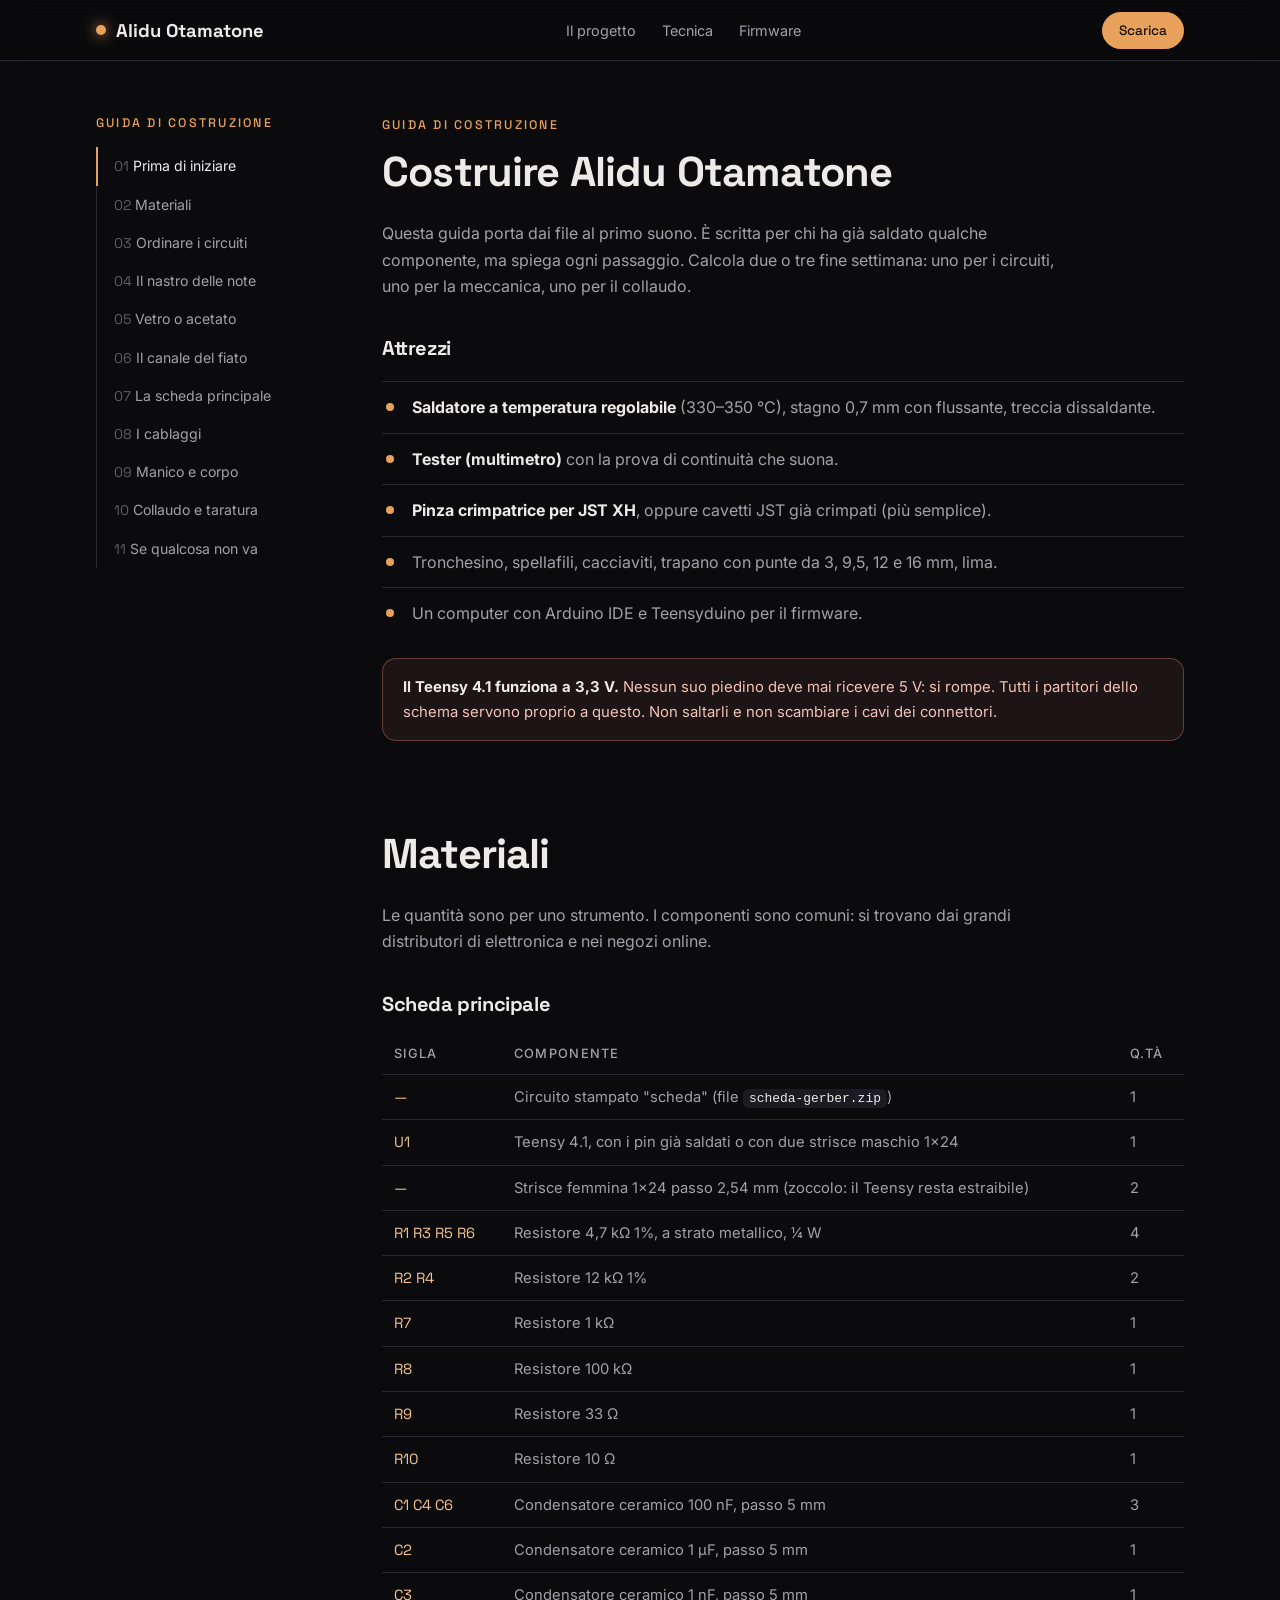
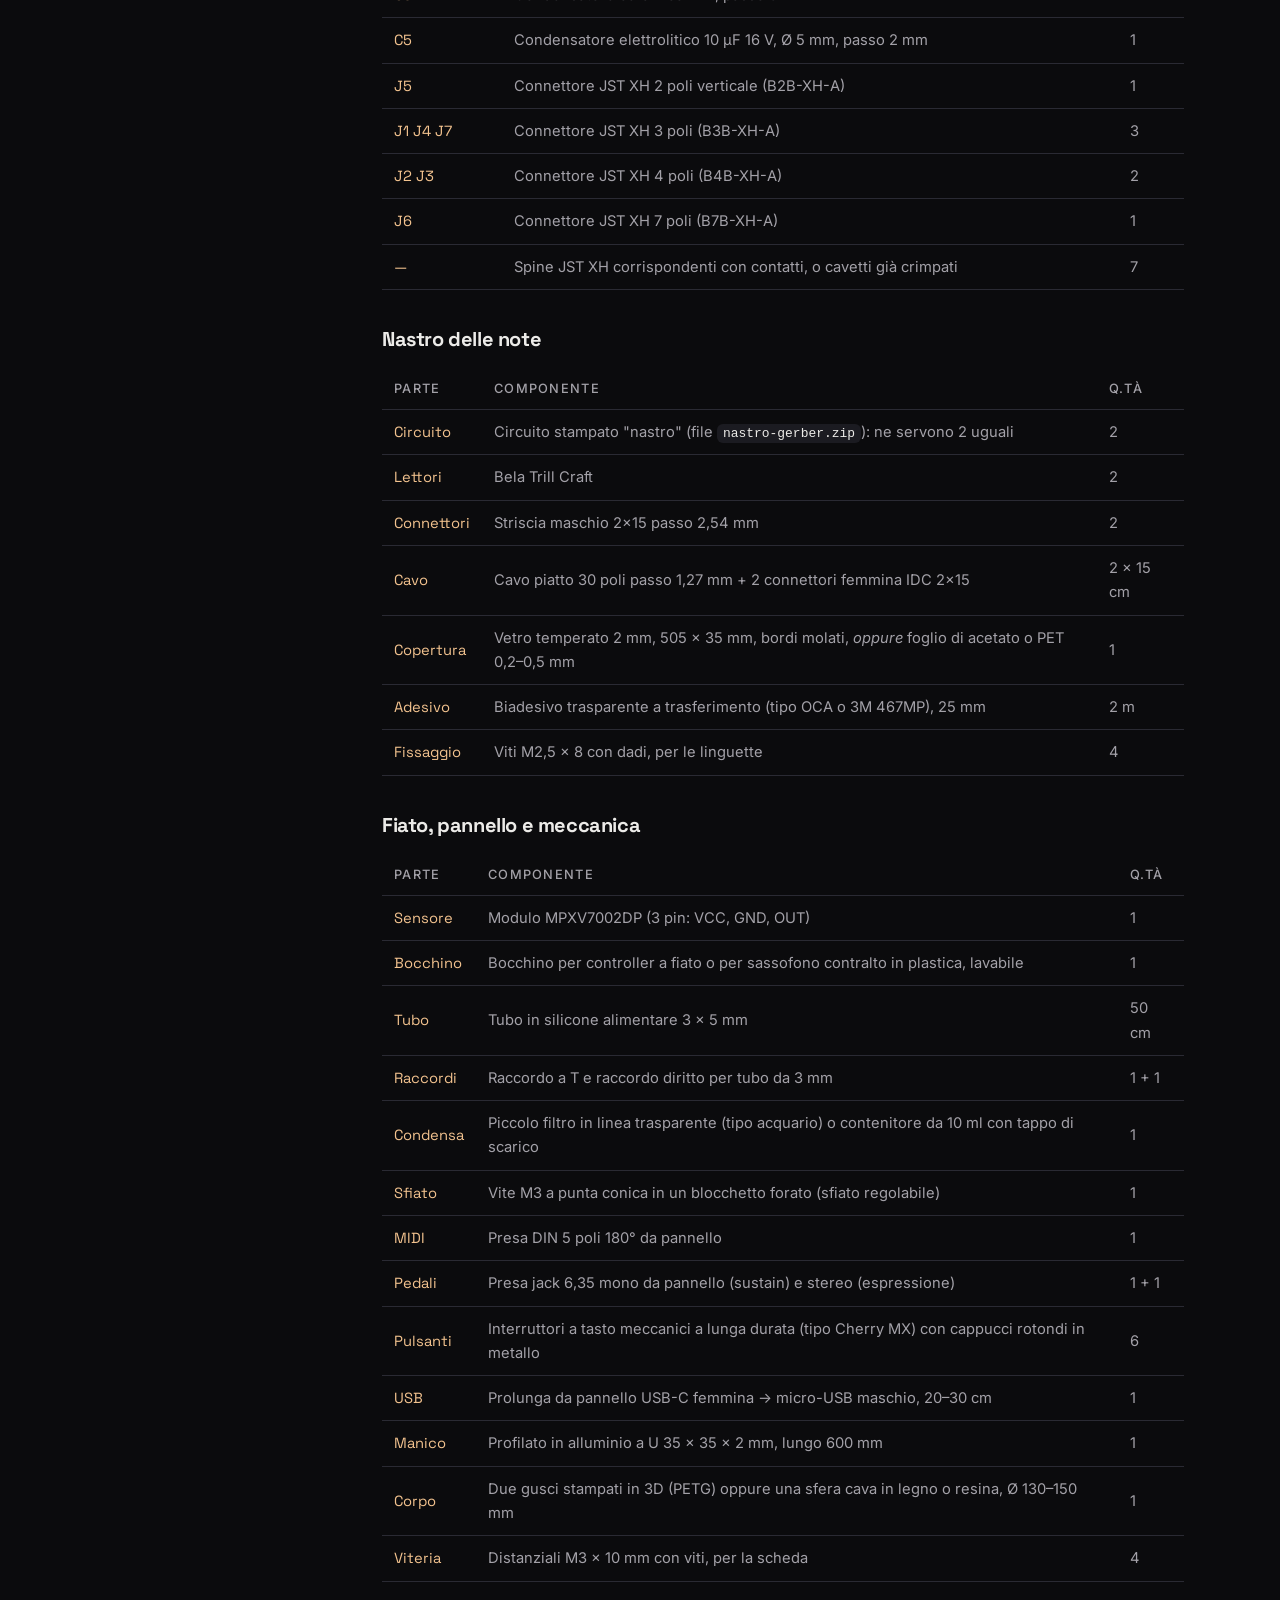
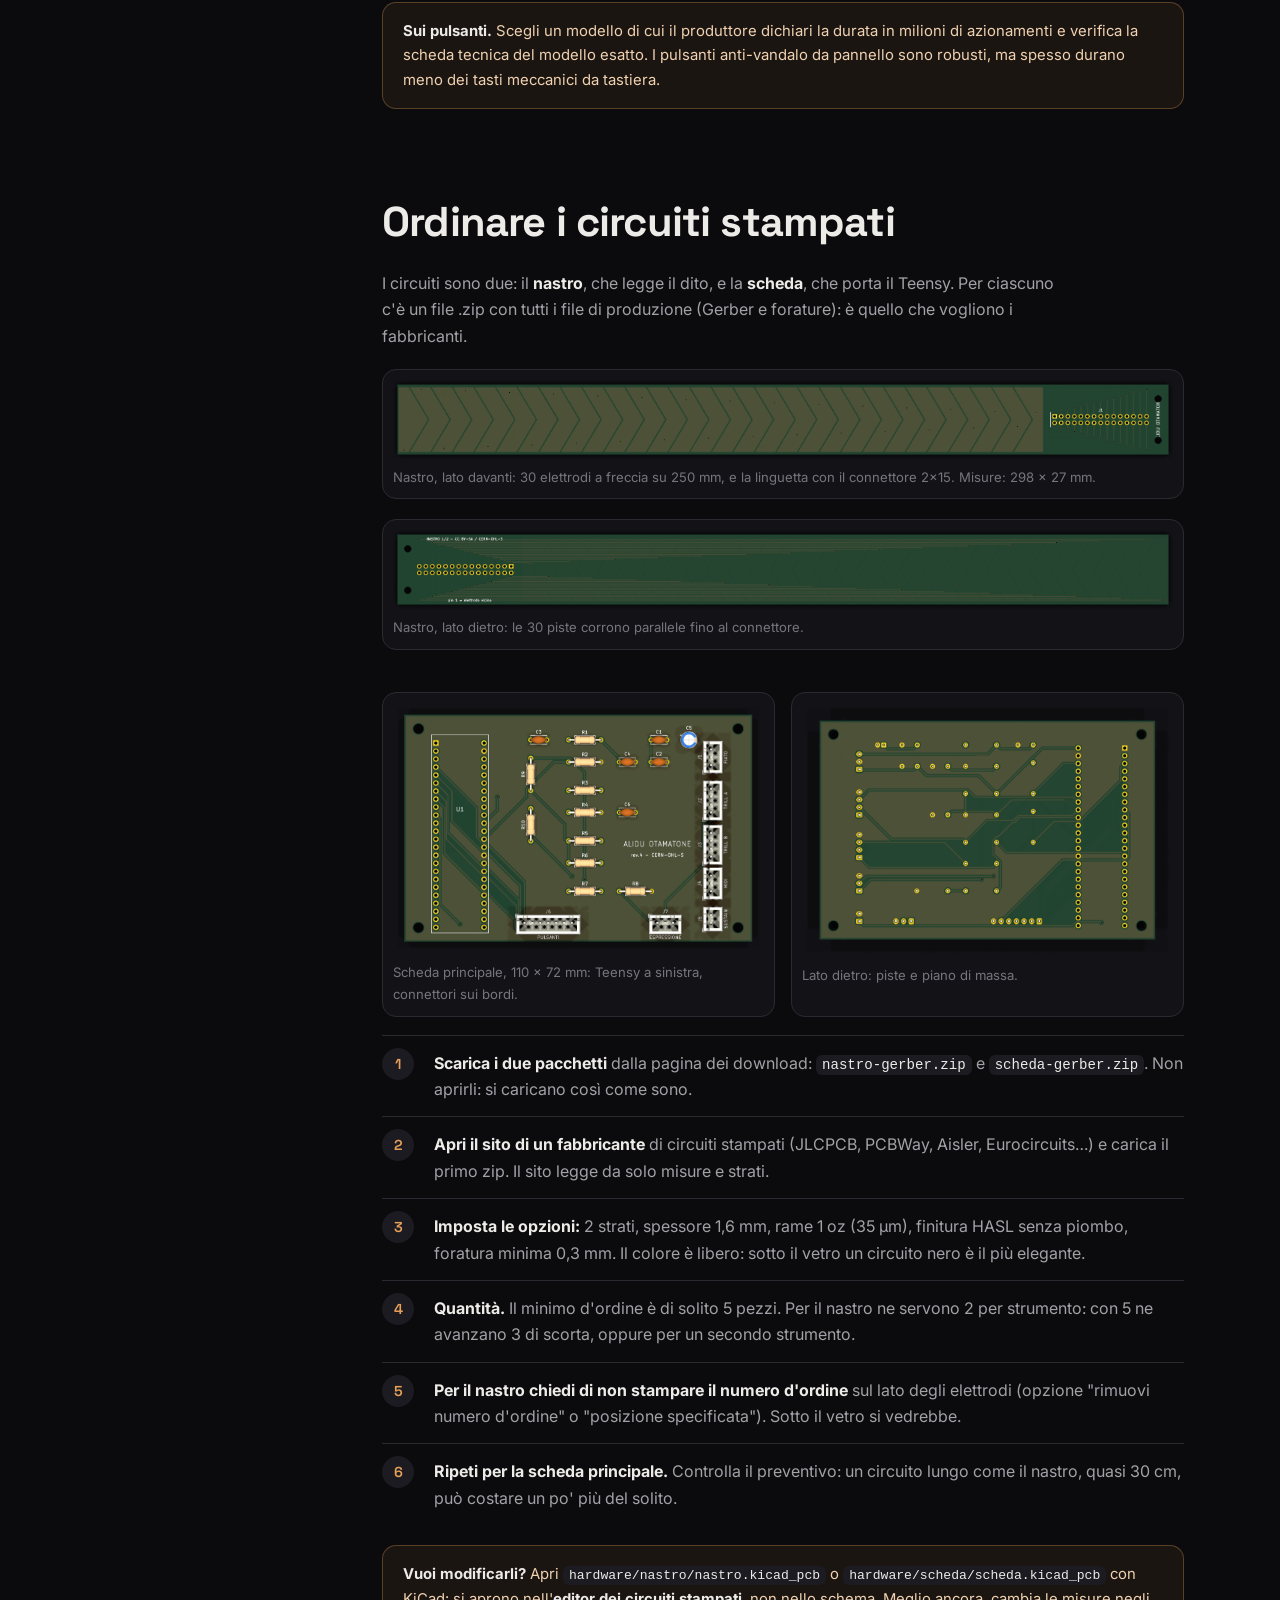
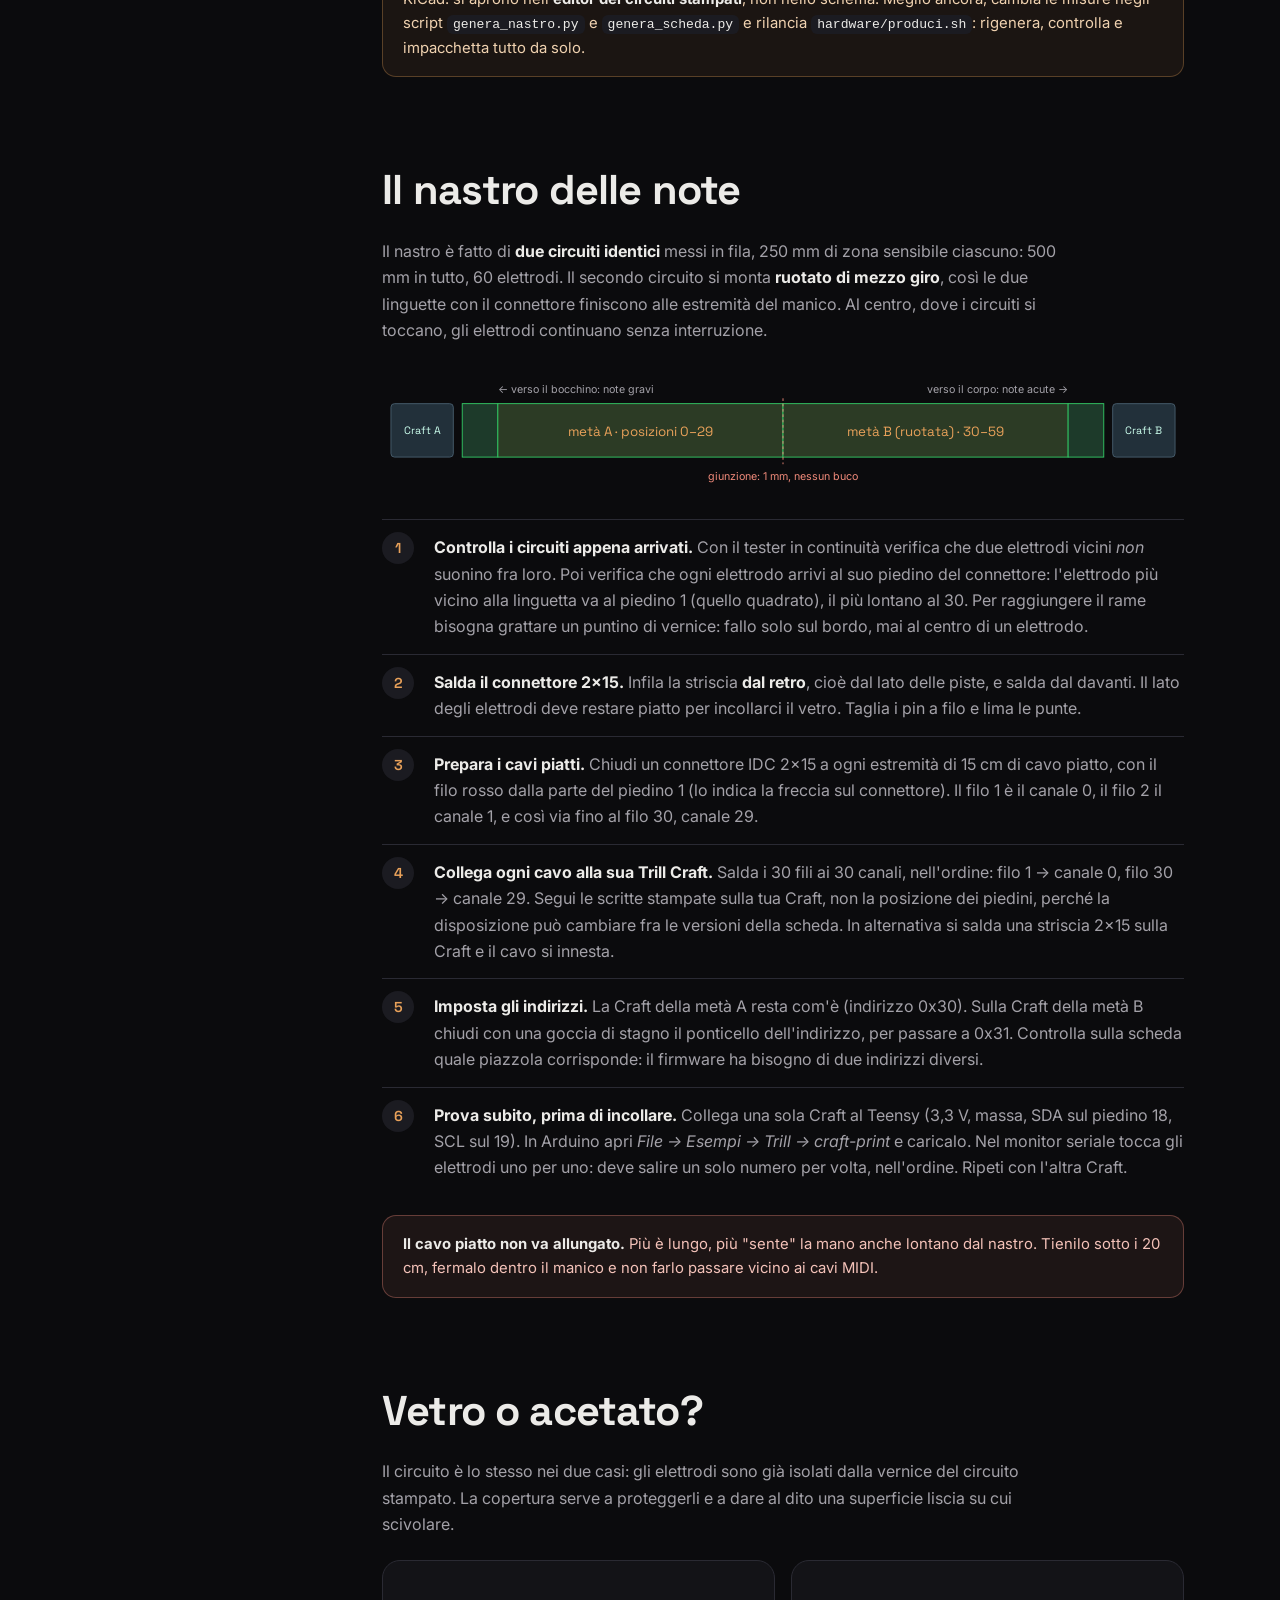
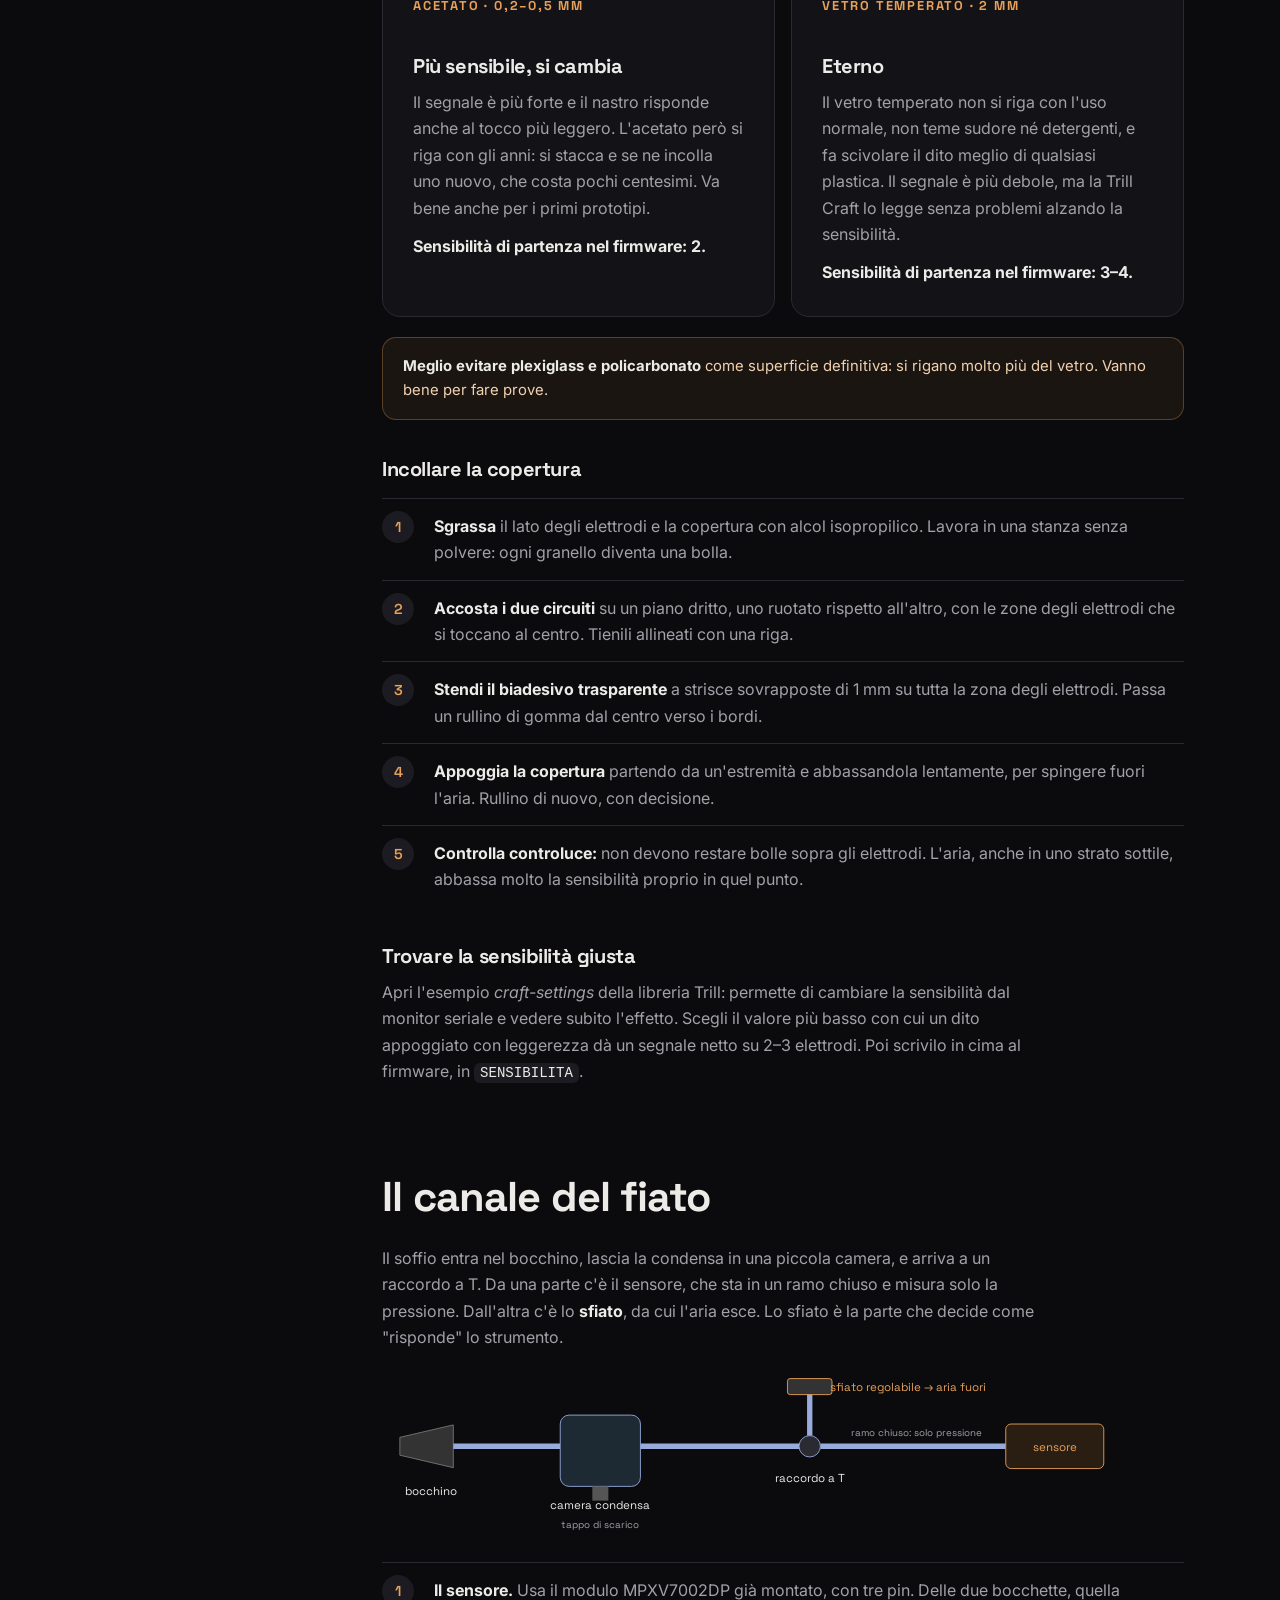
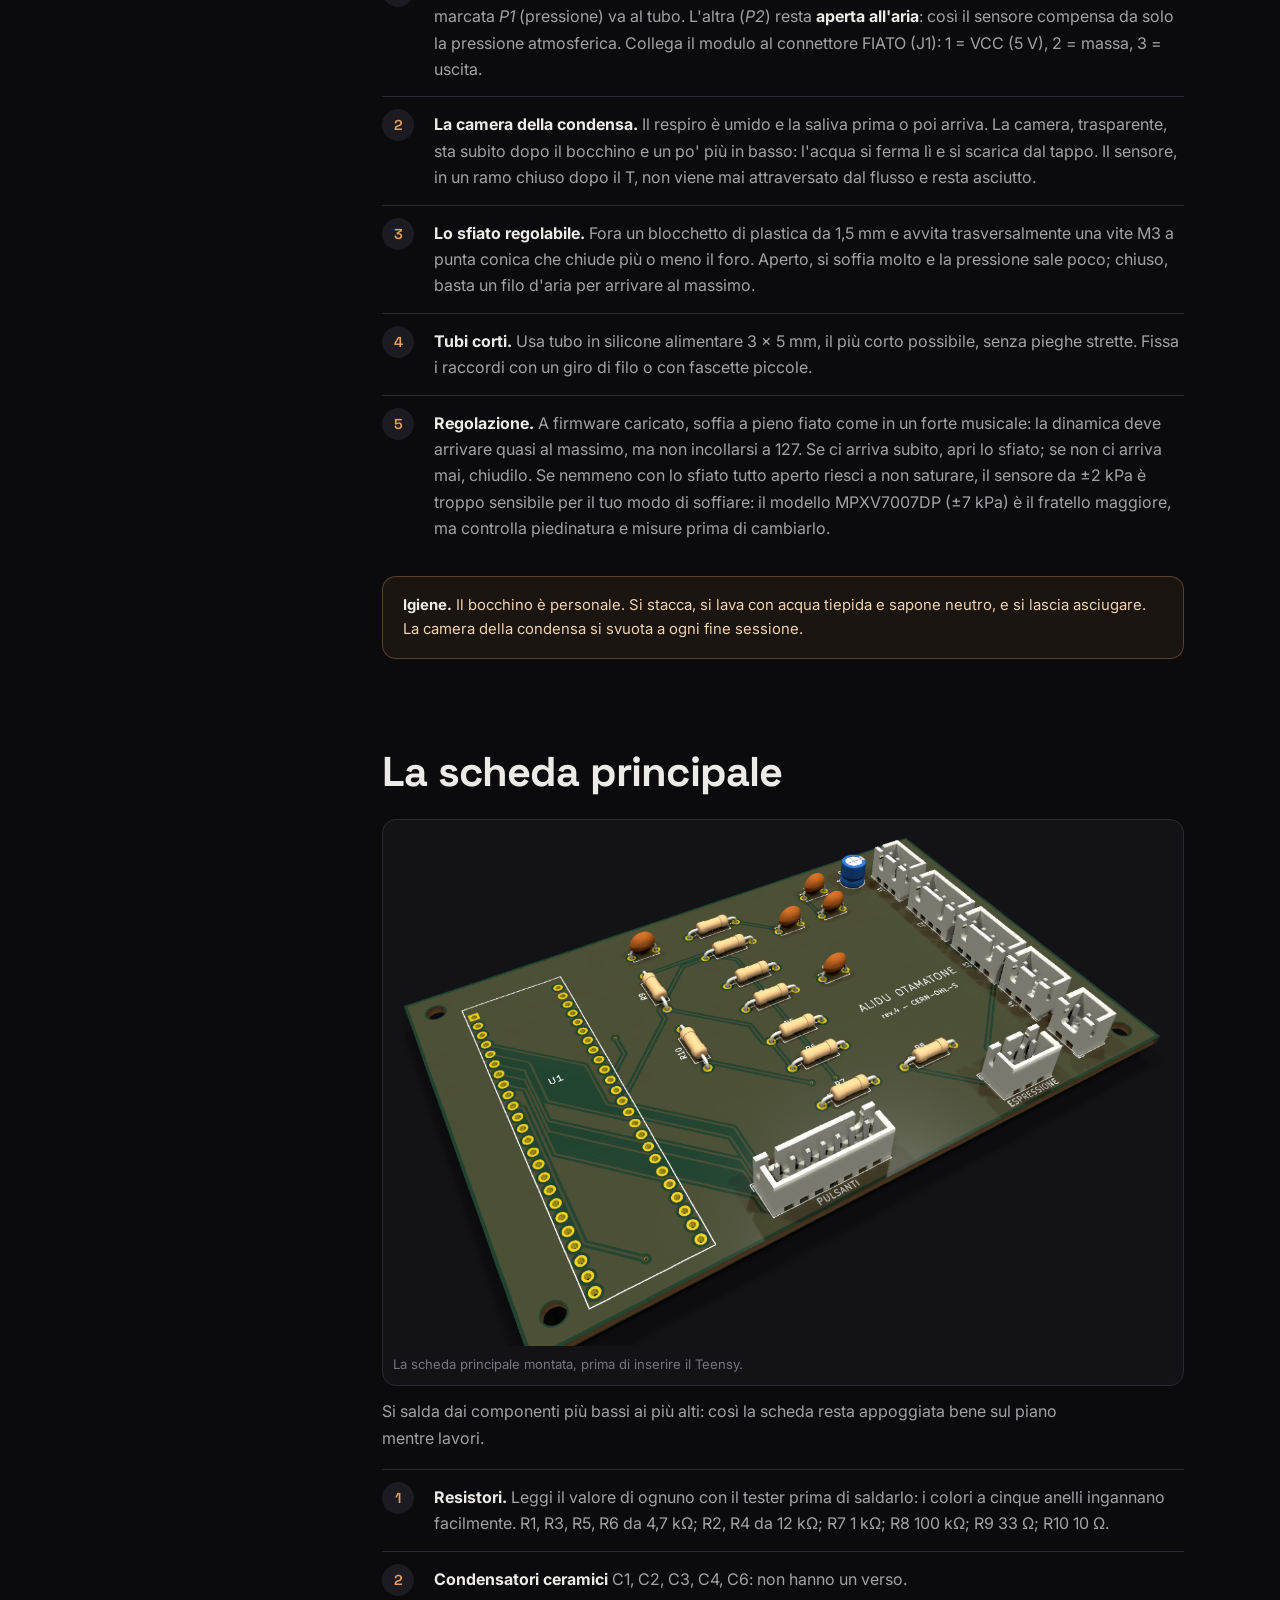
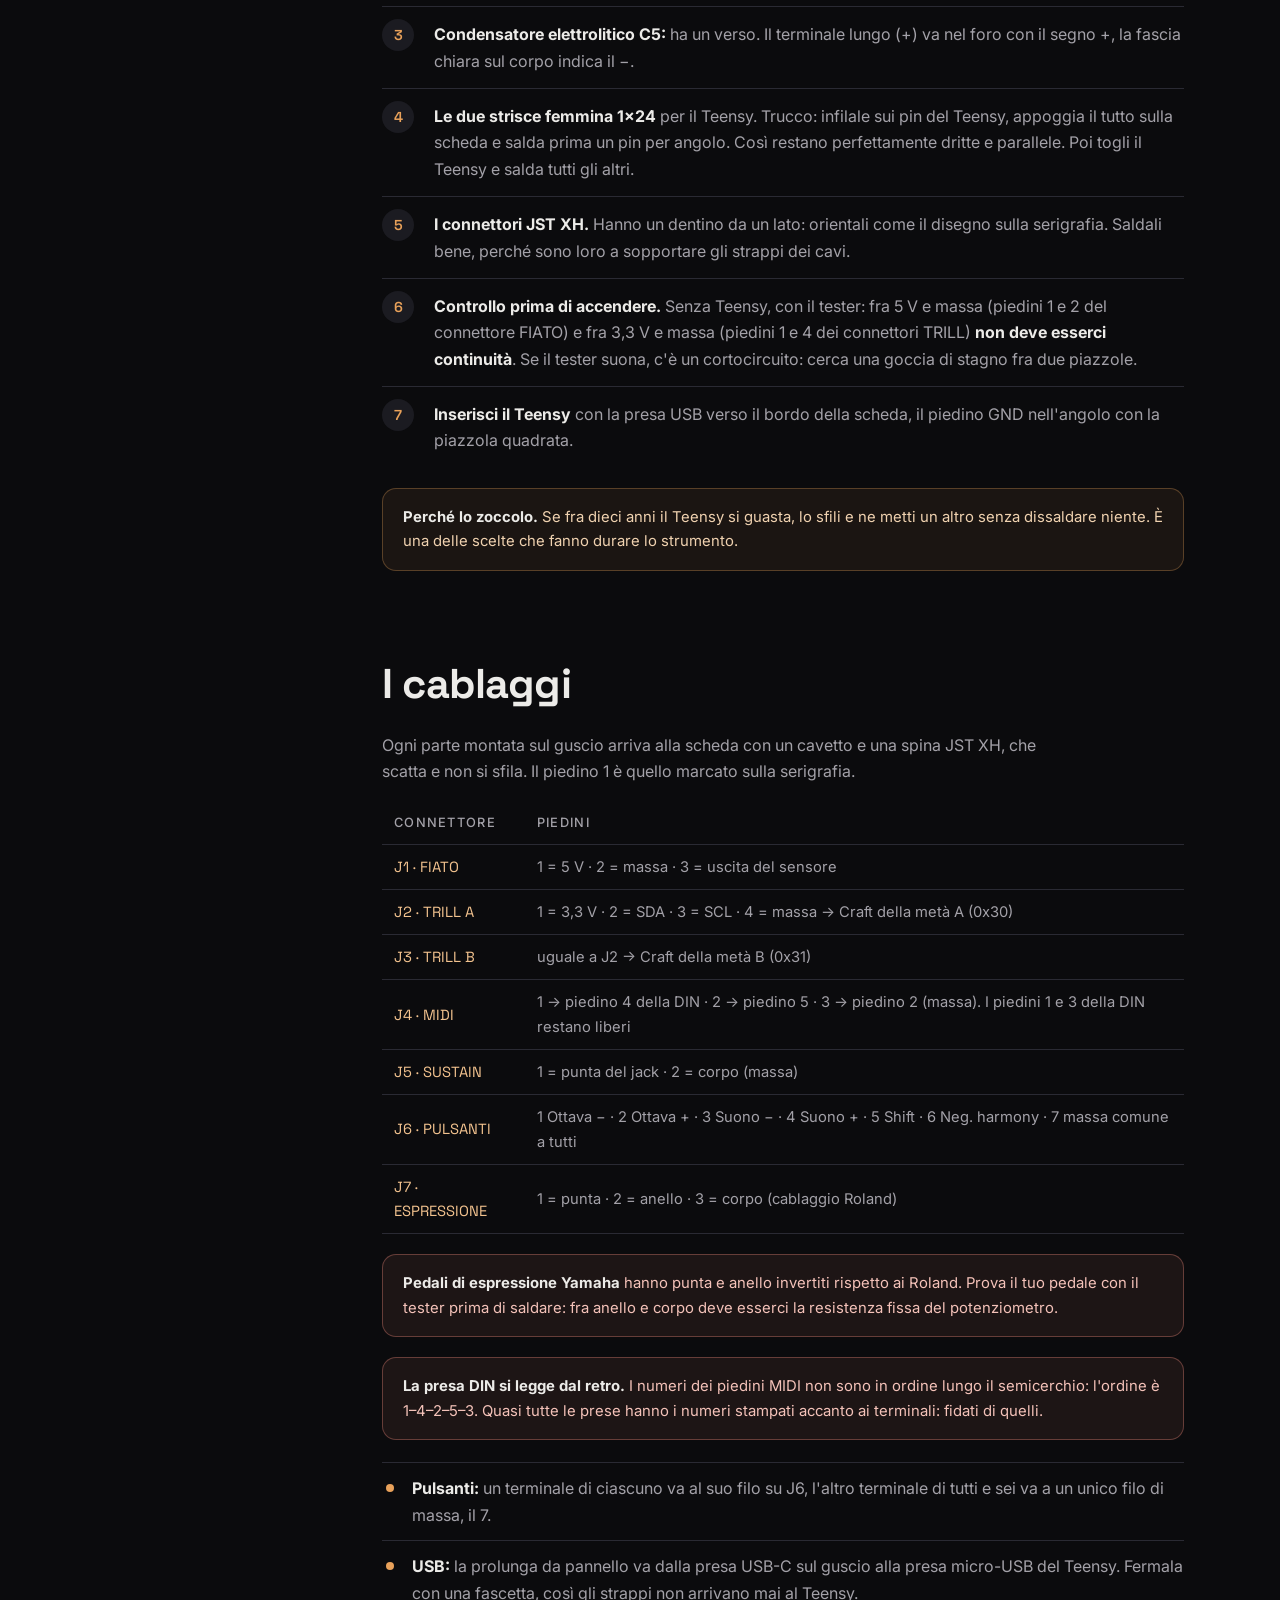
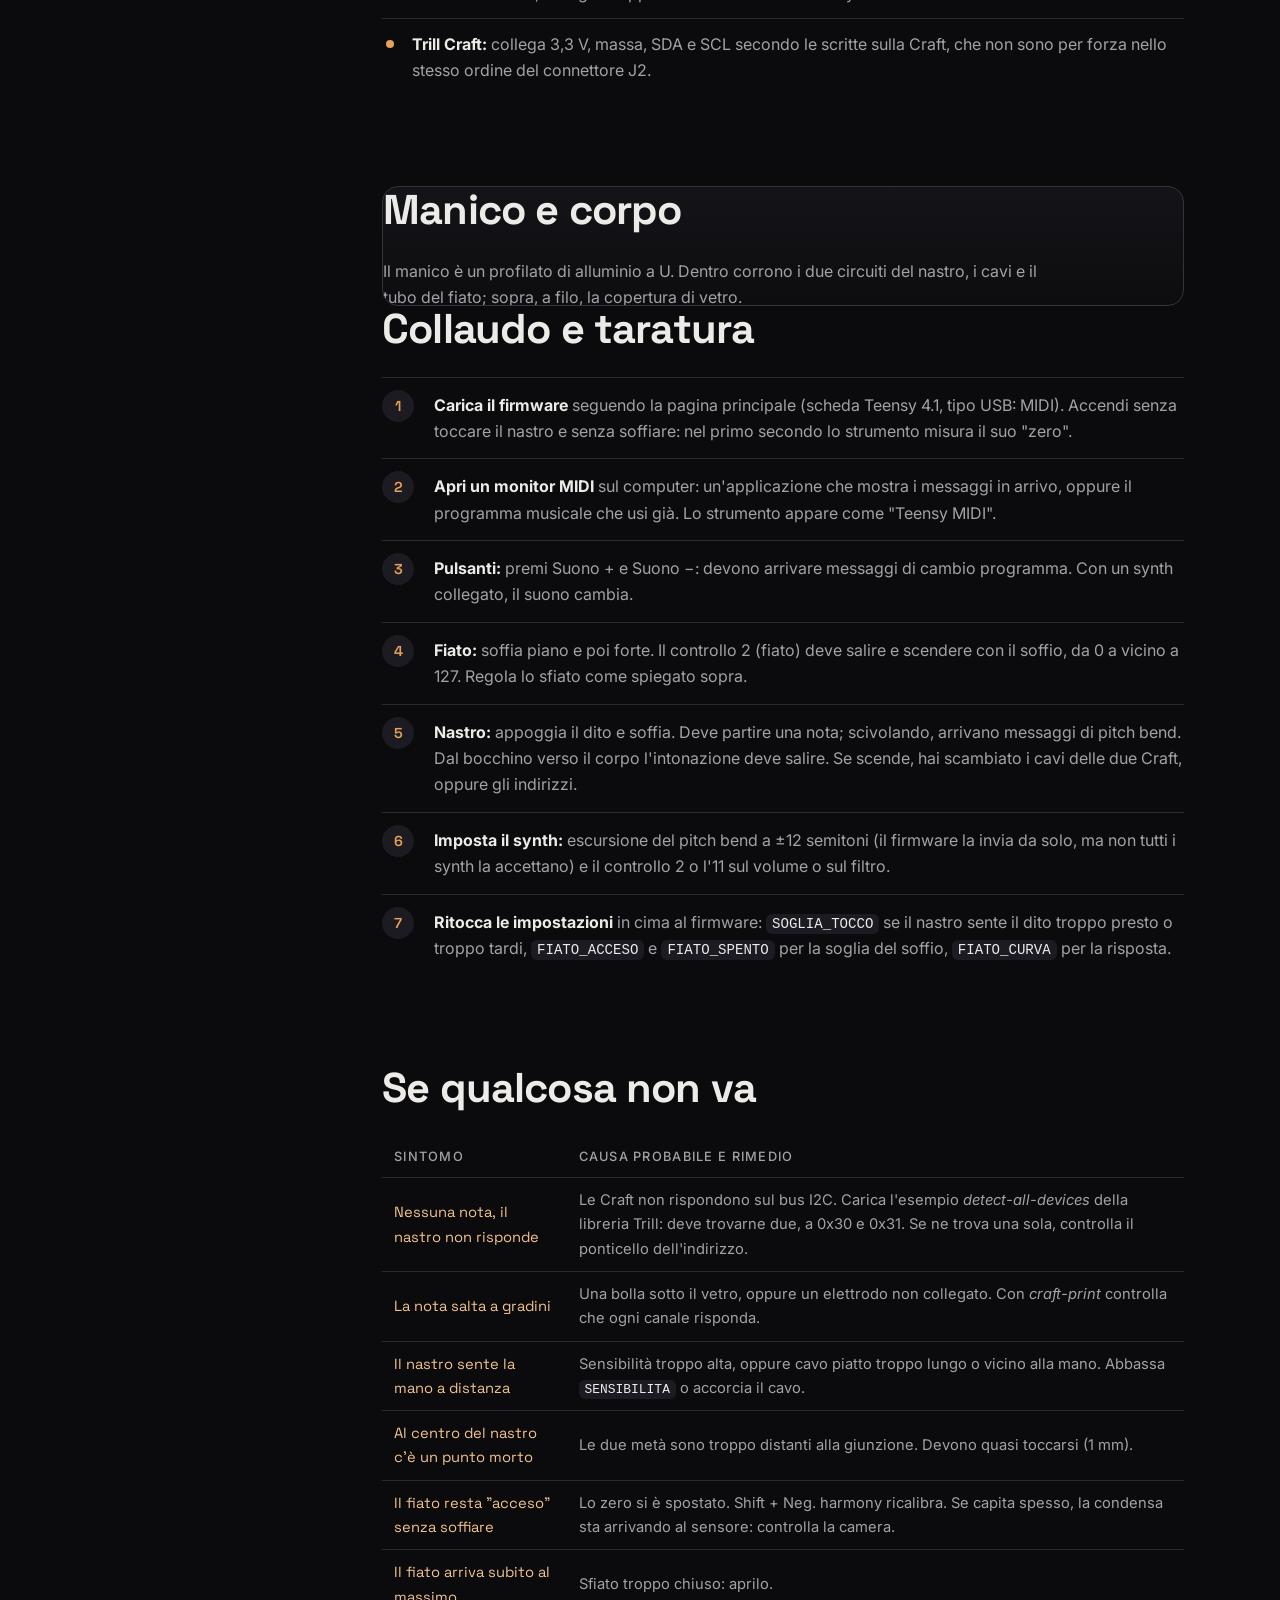
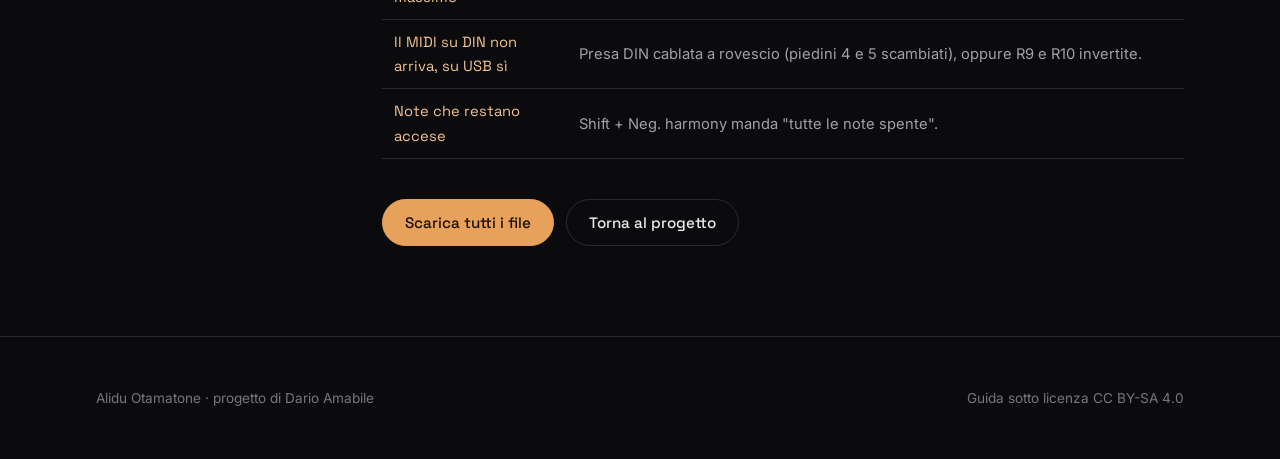
==== docs/costruzione.html @ de9c1abd "Circuiti stampati del nastro e della scheda, guida di costruzione - hardware/nastro: circuito del na" ====
<!doctype html>
<html lang="it">
<head>
<meta charset="utf-8">
<meta name="viewport" content="width=device-width, initial-scale=1">
<title>Costruire Alidu Otamatone — guida completa</title>
<meta name="description" content="Guida passo passo per costruire Alidu Otamatone: materiali, ordine dei circuiti stampati, nastro capacitivo sotto vetro o acetato, canale del fiato, scheda principale, cablaggi, manico e collaudo.">
<link rel="icon" href="img/favicon.svg" type="image/svg+xml">
<link rel="preconnect" href="https://fonts.googleapis.com">
<link rel="preconnect" href="https://fonts.gstatic.com" crossorigin>
<link href="https://fonts.googleapis.com/css2?family=Space+Grotesk:wght@400;500;700&family=Inter:wght@400;500;600&display=swap" rel="stylesheet">
<link rel="stylesheet" href="stile.css">
<style>
.guida{display:grid;grid-template-columns:230px 1fr;gap:56px;padding-top:110px}
.indice{position:sticky;top:84px;align-self:start;font-size:.88rem}
.indice ol{list-style:none;counter-reset:c;border-left:1px solid var(--linea)}
.indice li{counter-increment:c}
.indice a{display:block;padding:7px 0 7px 16px;color:var(--tenue);text-decoration:none;border-left:2px solid transparent;margin-left:-1px}
.indice a::before{content:counter(c,decimal-leading-zero) "  ";color:#5d5b63;font-family:"Space Grotesk"}
.indice a:hover,.indice a.qui{color:var(--testo);border-color:var(--rame)}
@media(max-width:900px){.guida{grid-template-columns:1fr;gap:20px}.indice{position:static}}
.capitolo{padding:0 0 90px}
.capitolo h2{font-size:clamp(1.8rem,3.6vw,2.6rem)}
.capitolo h3{margin-top:38px}
.capitolo p{margin-top:12px}
ol.passi{list-style:none;counter-reset:p;margin-top:18px}
ol.passi>li{counter-increment:p;position:relative;padding:14px 0 14px 52px;border-top:1px solid var(--linea);color:var(--tenue)}
ol.passi>li::before{content:counter(p);position:absolute;left:0;top:12px;width:32px;height:32px;border-radius:50%;background:var(--bg3);color:var(--rame);display:grid;place-items:center;font:600 .9rem "Space Grotesk"}
ol.passi strong{color:var(--testo)}
.avviso,.consiglio{border-radius:14px;padding:16px 20px;margin-top:20px;font-size:.93rem}
.avviso{background:rgba(240,138,122,.08);border:1px solid rgba(240,138,122,.35);color:#f4c2b9}
.consiglio{background:rgba(232,161,90,.07);border:1px solid rgba(232,161,90,.3);color:#f0d2b0}
.avviso b,.consiglio b{color:var(--testo)}
.dati td:first-child{white-space:normal}
.scelta{display:grid;grid-template-columns:1fr 1fr;gap:16px;margin-top:22px}
@media(max-width:700px){.scelta{grid-template-columns:1fr}}
.pcb{background:#f3f2ee;border-radius:14px;padding:10px;margin-top:20px}
.pcb.scuro{background:var(--bg2);border:1px solid var(--linea)}
figure figcaption{font-size:.82rem;color:#77757d;margin-top:8px}
</style>
</head>
<body>

<nav id="nav" class="scorso"><div class="wrap">
  <a class="marchio" href="index.html"><i></i>Alidu Otamatone</a>
  <ul>
    <li><a href="index.html">Il progetto</a></li>
    <li><a href="index.html#tecnica">Tecnica</a></li>
    <li><a href="index.html#firmware">Firmware</a></li>
  </ul>
  <a class="bottone pieno piccolo" href="index.html#scarica">Scarica</a>
</div></nav>

<div class="wrap guida">
<aside class="indice">
  <span class="etichetta">Guida di costruzione</span>
  <ol>
    <li><a href="#prima">Prima di iniziare</a></li>
    <li><a href="#materiali">Materiali</a></li>
    <li><a href="#ordinare">Ordinare i circuiti</a></li>
    <li><a href="#nastro">Il nastro delle note</a></li>
    <li><a href="#copertura">Vetro o acetato</a></li>
    <li><a href="#fiato">Il canale del fiato</a></li>
    <li><a href="#scheda">La scheda principale</a></li>
    <li><a href="#cavi">I cablaggi</a></li>
    <li><a href="#manico">Manico e corpo</a></li>
    <li><a href="#collaudo">Collaudo e taratura</a></li>
    <li><a href="#guasti">Se qualcosa non va</a></li>
  </ol>
</aside>

<main>

<!-- ================================================================ -->
<section class="capitolo" id="prima">
  <span class="etichetta">Guida di costruzione</span>
  <h2>Costruire Alidu Otamatone</h2>
  <p>Questa guida porta dai file al primo suono. È scritta per chi ha già saldato qualche componente, ma spiega ogni passaggio. Calcola due o tre fine settimana: uno per i circuiti, uno per la meccanica, uno per il collaudo.</p>
  <h3>Attrezzi</h3>
  <ul class="punti">
    <li><strong>Saldatore a temperatura regolabile</strong> (330–350 °C), stagno 0,7 mm con flussante, treccia dissaldante.</li>
    <li><strong>Tester (multimetro)</strong> con la prova di continuità che suona.</li>
    <li><strong>Pinza crimpatrice per JST XH</strong>, oppure cavetti JST già crimpati (più semplice).</li>
    <li>Tronchesino, spellafili, cacciaviti, trapano con punte da 3, 9,5, 12 e 16 mm, lima.</li>
    <li>Un computer con Arduino IDE e Teensyduino per il firmware.</li>
  </ul>
  <div class="avviso"><b>Il Teensy 4.1 funziona a 3,3 V.</b> Nessun suo piedino deve mai ricevere 5 V: si rompe. Tutti i partitori dello schema servono proprio a questo. Non saltarli e non scambiare i cavi dei connettori.</div>
</section>

<!-- ================================================================ -->
<section class="capitolo" id="materiali">
  <h2>Materiali</h2>
  <p>Le quantità sono per uno strumento. I componenti sono comuni: si trovano dai grandi distributori di elettronica e nei negozi online.</p>

  <h3>Scheda principale</h3>
  <table class="dati">
    <tr><th>Sigla</th><th>Componente</th><th>Q.tà</th></tr>
    <tr><td>—</td><td>Circuito stampato "scheda" (file <code>scheda-gerber.zip</code>)</td><td>1</td></tr>
    <tr><td>U1</td><td>Teensy 4.1, con i pin già saldati o con due strisce maschio 1×24</td><td>1</td></tr>
    <tr><td>—</td><td>Strisce femmina 1×24 passo 2,54 mm (zoccolo: il Teensy resta estraibile)</td><td>2</td></tr>
    <tr><td>R1 R3 R5 R6</td><td>Resistore 4,7 kΩ 1%, a strato metallico, ¼ W</td><td>4</td></tr>
    <tr><td>R2 R4</td><td>Resistore 12 kΩ 1%</td><td>2</td></tr>
    <tr><td>R7</td><td>Resistore 1 kΩ</td><td>1</td></tr>
    <tr><td>R8</td><td>Resistore 100 kΩ</td><td>1</td></tr>
    <tr><td>R9</td><td>Resistore 33 Ω</td><td>1</td></tr>
    <tr><td>R10</td><td>Resistore 10 Ω</td><td>1</td></tr>
    <tr><td>C1 C4 C6</td><td>Condensatore ceramico 100 nF, passo 5 mm</td><td>3</td></tr>
    <tr><td>C2</td><td>Condensatore ceramico 1 µF, passo 5 mm</td><td>1</td></tr>
    <tr><td>C3</td><td>Condensatore ceramico 1 nF, passo 5 mm</td><td>1</td></tr>
    <tr><td>C5</td><td>Condensatore elettrolitico 10 µF 16 V, Ø 5 mm, passo 2 mm</td><td>1</td></tr>
    <tr><td>J5</td><td>Connettore JST XH 2 poli verticale (B2B-XH-A)</td><td>1</td></tr>
    <tr><td>J1 J4 J7</td><td>Connettore JST XH 3 poli (B3B-XH-A)</td><td>3</td></tr>
    <tr><td>J2 J3</td><td>Connettore JST XH 4 poli (B4B-XH-A)</td><td>2</td></tr>
    <tr><td>J6</td><td>Connettore JST XH 7 poli (B7B-XH-A)</td><td>1</td></tr>
    <tr><td>—</td><td>Spine JST XH corrispondenti con contatti, o cavetti già crimpati</td><td>7</td></tr>
  </table>

  <h3>Nastro delle note</h3>
  <table class="dati">
    <tr><th>Parte</th><th>Componente</th><th>Q.tà</th></tr>
    <tr><td>Circuito</td><td>Circuito stampato "nastro" (file <code>nastro-gerber.zip</code>): ne servono 2 uguali</td><td>2</td></tr>
    <tr><td>Lettori</td><td>Bela Trill Craft</td><td>2</td></tr>
    <tr><td>Connettori</td><td>Striscia maschio 2×15 passo 2,54 mm</td><td>2</td></tr>
    <tr><td>Cavo</td><td>Cavo piatto 30 poli passo 1,27 mm + 2 connettori femmina IDC 2×15</td><td>2 × 15 cm</td></tr>
    <tr><td>Copertura</td><td>Vetro temperato 2 mm, 505 × 35 mm, bordi molati, <em>oppure</em> foglio di acetato o PET 0,2–0,5 mm</td><td>1</td></tr>
    <tr><td>Adesivo</td><td>Biadesivo trasparente a trasferimento (tipo OCA o 3M 467MP), 25 mm</td><td>2 m</td></tr>
    <tr><td>Fissaggio</td><td>Viti M2,5 × 8 con dadi, per le linguette</td><td>4</td></tr>
  </table>

  <h3>Fiato, pannello e meccanica</h3>
  <table class="dati">
    <tr><th>Parte</th><th>Componente</th><th>Q.tà</th></tr>
    <tr><td>Sensore</td><td>Modulo MPXV7002DP (3 pin: VCC, GND, OUT)</td><td>1</td></tr>
    <tr><td>Bocchino</td><td>Bocchino per controller a fiato o per sassofono contralto in plastica, lavabile</td><td>1</td></tr>
    <tr><td>Tubo</td><td>Tubo in silicone alimentare 3 × 5 mm</td><td>50 cm</td></tr>
    <tr><td>Raccordi</td><td>Raccordo a T e raccordo diritto per tubo da 3 mm</td><td>1 + 1</td></tr>
    <tr><td>Condensa</td><td>Piccolo filtro in linea trasparente (tipo acquario) o contenitore da 10 ml con tappo di scarico</td><td>1</td></tr>
    <tr><td>Sfiato</td><td>Vite M3 a punta conica in un blocchetto forato (sfiato regolabile)</td><td>1</td></tr>
    <tr><td>MIDI</td><td>Presa DIN 5 poli 180° da pannello</td><td>1</td></tr>
    <tr><td>Pedali</td><td>Presa jack 6,35 mono da pannello (sustain) e stereo (espressione)</td><td>1 + 1</td></tr>
    <tr><td>Pulsanti</td><td>Interruttori a tasto meccanici a lunga durata (tipo Cherry MX) con cappucci rotondi in metallo</td><td>6</td></tr>
    <tr><td>USB</td><td>Prolunga da pannello USB-C femmina → micro-USB maschio, 20–30 cm</td><td>1</td></tr>
    <tr><td>Manico</td><td>Profilato in alluminio a U 35 × 35 × 2 mm, lungo 600 mm</td><td>1</td></tr>
    <tr><td>Corpo</td><td>Due gusci stampati in 3D (PETG) oppure una sfera cava in legno o resina, Ø 130–150 mm</td><td>1</td></tr>
    <tr><td>Viteria</td><td>Distanziali M3 × 10 mm con viti, per la scheda</td><td>4</td></tr>
  </table>
  <div class="consiglio"><b>Sui pulsanti.</b> Scegli un modello di cui il produttore dichiari la durata in milioni di azionamenti e verifica la scheda tecnica del modello esatto. I pulsanti anti-vandalo da pannello sono robusti, ma spesso durano meno dei tasti meccanici da tastiera.</div>
</section>

<!-- ================================================================ -->
<section class="capitolo" id="ordinare">
  <h2>Ordinare i circuiti stampati</h2>
  <p>I circuiti sono due: il <strong>nastro</strong>, che legge il dito, e la <strong>scheda</strong>, che porta il Teensy. Per ciascuno c'è un file .zip con tutti i file di produzione (Gerber e forature): è quello che vogliono i fabbricanti.</p>
  <figure class="pcb scuro"><img src="img/pcb_nastro_fronte.png" alt="Circuito del nastro, lato davanti: 30 elettrodi a freccia e la linguetta con il connettore" loading="lazy"><figcaption>Nastro, lato davanti: 30 elettrodi a freccia su 250 mm, e la linguetta con il connettore 2×15. Misure: 298 × 27 mm.</figcaption></figure>
  <figure class="pcb scuro"><img src="img/pcb_nastro_retro.png" alt="Circuito del nastro, lato dietro: 30 piste che portano al connettore" loading="lazy"><figcaption>Nastro, lato dietro: le 30 piste corrono parallele fino al connettore.</figcaption></figure>
  <div class="scelta">
    <figure class="pcb scuro"><img src="img/pcb_scheda_fronte.png" alt="Scheda principale vista dall'alto" loading="lazy"><figcaption>Scheda principale, 110 × 72 mm: Teensy a sinistra, connettori sui bordi.</figcaption></figure>
    <figure class="pcb scuro"><img src="img/pcb_scheda_retro.png" alt="Scheda principale vista da sotto" loading="lazy"><figcaption>Lato dietro: piste e piano di massa.</figcaption></figure>
  </div>
  <ol class="passi">
    <li><strong>Scarica i due pacchetti</strong> dalla pagina dei download: <code>nastro-gerber.zip</code> e <code>scheda-gerber.zip</code>. Non aprirli: si caricano così come sono.</li>
    <li><strong>Apri il sito di un fabbricante</strong> di circuiti stampati (JLCPCB, PCBWay, Aisler, Eurocircuits…) e carica il primo zip. Il sito legge da solo misure e strati.</li>
    <li><strong>Imposta le opzioni:</strong> 2 strati, spessore 1,6 mm, rame 1 oz (35 µm), finitura HASL senza piombo, foratura minima 0,3 mm. Il colore è libero: sotto il vetro un circuito nero è il più elegante.</li>
    <li><strong>Quantità.</strong> Il minimo d'ordine è di solito 5 pezzi. Per il nastro ne servono 2 per strumento: con 5 ne avanzano 3 di scorta, oppure per un secondo strumento.</li>
    <li><strong>Per il nastro chiedi di non stampare il numero d'ordine</strong> sul lato degli elettrodi (opzione "rimuovi numero d'ordine" o "posizione specificata"). Sotto il vetro si vedrebbe.</li>
    <li><strong>Ripeti per la scheda principale.</strong> Controlla il preventivo: un circuito lungo come il nastro, quasi 30 cm, può costare un po' più del solito.</li>
  </ol>
  <div class="consiglio"><b>Vuoi modificarli?</b> Apri <code>hardware/nastro/nastro.kicad_pcb</code> o <code>hardware/scheda/scheda.kicad_pcb</code> con KiCad: si aprono nell'<b>editor dei circuiti stampati</b>, non nello schema. Meglio ancora, cambia le misure negli script <code>genera_nastro.py</code> e <code>genera_scheda.py</code> e rilancia <code>hardware/produci.sh</code>: rigenera, controlla e impacchetta tutto da solo.</div>
</section>

<!-- ================================================================ -->
<section class="capitolo" id="nastro">
  <h2>Il nastro delle note</h2>
  <p>Il nastro è fatto di <strong>due circuiti identici</strong> messi in fila, 250 mm di zona sensibile ciascuno: 500 mm in tutto, 60 elettrodi. Il secondo circuito si monta <strong>ruotato di mezzo giro</strong>, così le due linguette con il connettore finiscono alle estremità del manico. Al centro, dove i circuiti si toccano, gli elettrodi continuano senza interruzione.</p>
  <svg viewBox="0 0 900 150" role="img" aria-label="Disposizione dei due circuiti del nastro nel manico" style="margin-top:24px">
    <rect x="10" y="40" width="70" height="60" rx="4" fill="#22303a" stroke="#4a6070"/>
    <text x="45" y="74" fill="#cfe" font-size="12" text-anchor="middle" font-family="Space Grotesk">Craft A</text>
    <rect x="90" y="40" width="40" height="60" fill="#1d3a2a" stroke="#3c6"/>
    <rect x="130" y="40" width="320" height="60" fill="#2c3b25" stroke="#3c6"/>
    <rect x="450" y="40" width="320" height="60" fill="#2c3b25" stroke="#3c6"/>
    <rect x="770" y="40" width="40" height="60" fill="#1d3a2a" stroke="#3c6"/>
    <rect x="820" y="40" width="70" height="60" rx="4" fill="#22303a" stroke="#4a6070"/>
    <text x="855" y="74" fill="#cfe" font-size="12" text-anchor="middle" font-family="Space Grotesk">Craft B</text>
    <text x="290" y="76" fill="#e8a15a" font-size="15" text-anchor="middle" font-family="Space Grotesk">metà A · posizioni 0–29</text>
    <text x="610" y="76" fill="#e8a15a" font-size="15" text-anchor="middle" font-family="Space Grotesk">metà B (ruotata) · 30–59</text>
    <text x="130" y="28" fill="#a3a1a8" font-size="12" font-family="Inter">← verso il bocchino: note gravi</text>
    <text x="770" y="28" fill="#a3a1a8" font-size="12" text-anchor="end" font-family="Inter">verso il corpo: note acute →</text>
    <line x1="450" y1="34" x2="450" y2="108" stroke="#f08a7a" stroke-dasharray="3 3"/>
    <text x="450" y="126" fill="#f08a7a" font-size="12" text-anchor="middle" font-family="Inter">giunzione: 1 mm, nessun buco</text>
  </svg>
  <ol class="passi">
    <li><strong>Controlla i circuiti appena arrivati.</strong> Con il tester in continuità verifica che due elettrodi vicini <em>non</em> suonino fra loro. Poi verifica che ogni elettrodo arrivi al suo piedino del connettore: l'elettrodo più vicino alla linguetta va al piedino 1 (quello quadrato), il più lontano al 30. Per raggiungere il rame bisogna grattare un puntino di vernice: fallo solo sul bordo, mai al centro di un elettrodo.</li>
    <li><strong>Salda il connettore 2×15.</strong> Infila la striscia <strong>dal retro</strong>, cioè dal lato delle piste, e salda dal davanti. Il lato degli elettrodi deve restare piatto per incollarci il vetro. Taglia i pin a filo e lima le punte.</li>
    <li><strong>Prepara i cavi piatti.</strong> Chiudi un connettore IDC 2×15 a ogni estremità di 15 cm di cavo piatto, con il filo rosso dalla parte del piedino 1 (lo indica la freccia sul connettore). Il filo 1 è il canale 0, il filo 2 il canale 1, e così via fino al filo 30, canale 29.</li>
    <li><strong>Collega ogni cavo alla sua Trill Craft.</strong> Salda i 30 fili ai 30 canali, nell'ordine: filo 1 → canale 0, filo 30 → canale 29. Segui le scritte stampate sulla tua Craft, non la posizione dei piedini, perché la disposizione può cambiare fra le versioni della scheda. In alternativa si salda una striscia 2×15 sulla Craft e il cavo si innesta.</li>
    <li><strong>Imposta gli indirizzi.</strong> La Craft della metà A resta com'è (indirizzo 0x30). Sulla Craft della metà B chiudi con una goccia di stagno il ponticello dell'indirizzo, per passare a 0x31. Controlla sulla scheda quale piazzola corrisponde: il firmware ha bisogno di due indirizzi diversi.</li>
    <li><strong>Prova subito, prima di incollare.</strong> Collega una sola Craft al Teensy (3,3 V, massa, SDA sul piedino 18, SCL sul 19). In Arduino apri <em>File → Esempi → Trill → craft-print</em> e caricalo. Nel monitor seriale tocca gli elettrodi uno per uno: deve salire un solo numero per volta, nell'ordine. Ripeti con l'altra Craft.</li>
  </ol>
  <div class="avviso"><b>Il cavo piatto non va allungato.</b> Più è lungo, più "sente" la mano anche lontano dal nastro. Tienilo sotto i 20 cm, fermalo dentro il manico e non farlo passare vicino ai cavi MIDI.</div>
</section>

<!-- ================================================================ -->
<section class="capitolo" id="copertura">
  <h2>Vetro o acetato?</h2>
  <p>Il circuito è lo stesso nei due casi: gli elettrodi sono già isolati dalla vernice del circuito stampato. La copertura serve a proteggerli e a dare al dito una superficie liscia su cui scivolare.</p>
  <div class="scelta">
    <div class="carta"><span class="numero">ACETATO · 0,2–0,5 MM</span><h3>Più sensibile, si cambia</h3><p>Il segnale è più forte e il nastro risponde anche al tocco più leggero. L'acetato però si riga con gli anni: si stacca e se ne incolla uno nuovo, che costa pochi centesimi. Va bene anche per i primi prototipi.</p><p><strong>Sensibilità di partenza nel firmware: 2.</strong></p></div>
    <div class="carta"><span class="numero">VETRO TEMPERATO · 2 MM</span><h3>Eterno</h3><p>Il vetro temperato non si riga con l'uso normale, non teme sudore né detergenti, e fa scivolare il dito meglio di qualsiasi plastica. Il segnale è più debole, ma la Trill Craft lo legge senza problemi alzando la sensibilità.</p><p><strong>Sensibilità di partenza nel firmware: 3–4.</strong></p></div>
  </div>
  <div class="consiglio"><b>Meglio evitare plexiglass e policarbonato</b> come superficie definitiva: si rigano molto più del vetro. Vanno bene per fare prove.</div>
  <h3>Incollare la copertura</h3>
  <ol class="passi">
    <li><strong>Sgrassa</strong> il lato degli elettrodi e la copertura con alcol isopropilico. Lavora in una stanza senza polvere: ogni granello diventa una bolla.</li>
    <li><strong>Accosta i due circuiti</strong> su un piano dritto, uno ruotato rispetto all'altro, con le zone degli elettrodi che si toccano al centro. Tienili allineati con una riga.</li>
    <li><strong>Stendi il biadesivo trasparente</strong> a strisce sovrapposte di 1 mm su tutta la zona degli elettrodi. Passa un rullino di gomma dal centro verso i bordi.</li>
    <li><strong>Appoggia la copertura</strong> partendo da un'estremità e abbassandola lentamente, per spingere fuori l'aria. Rullino di nuovo, con decisione.</li>
    <li><strong>Controlla controluce:</strong> non devono restare bolle sopra gli elettrodi. L'aria, anche in uno strato sottile, abbassa molto la sensibilità proprio in quel punto.</li>
  </ol>
  <h3>Trovare la sensibilità giusta</h3>
  <p>Apri l'esempio <em>craft-settings</em> della libreria Trill: permette di cambiare la sensibilità dal monitor seriale e vedere subito l'effetto. Scegli il valore più basso con cui un dito appoggiato con leggerezza dà un segnale netto su 2–3 elettrodi. Poi scrivilo in cima al firmware, in <code>SENSIBILITA</code>.</p>
</section>

<!-- ================================================================ -->
<section class="capitolo" id="fiato">
  <h2>Il canale del fiato</h2>
  <p>Il soffio entra nel bocchino, lascia la condensa in una piccola camera, e arriva a un raccordo a T. Da una parte c'è il sensore, che sta in un ramo chiuso e misura solo la pressione. Dall'altra c'è lo <strong>sfiato</strong>, da cui l'aria esce. Lo sfiato è la parte che decide come "risponde" lo strumento.</p>
  <svg viewBox="0 0 900 190" role="img" aria-label="Percorso dell'aria: bocchino, camera della condensa, raccordo a T, sensore e sfiato regolabile" style="margin-top:24px">
    <g font-family="Space Grotesk" font-size="13" fill="#ecebe8" text-anchor="middle">
      <path d="M20 70 l60 -14 v48 l-60 -14z" fill="#333" stroke="#777"/><text x="55" y="135">bocchino</text>
      <line x1="80" y1="80" x2="200" y2="80" stroke="#9ad" stroke-width="6"/>
      <rect x="200" y="45" width="90" height="80" rx="10" fill="#1d2a33" stroke="#9ad"/><text x="245" y="150">camera condensa</text>
      <rect x="236" y="125" width="18" height="16" fill="#555"/><text x="245" y="172" fill="#a3a1a8" font-size="11">tappo di scarico</text>
      <line x1="290" y1="80" x2="470" y2="80" stroke="#9ad" stroke-width="6"/>
      <circle cx="480" cy="80" r="12" fill="#2a2a33" stroke="#9ad"/><text x="480" y="120">raccordo a T</text>
      <line x1="492" y1="80" x2="700" y2="80" stroke="#9ad" stroke-width="6"/>
      <rect x="700" y="55" width="110" height="50" rx="6" fill="#2a1e12" stroke="#e8a15a"/><text x="755" y="85" fill="#e8a15a">sensore</text>
      <text x="600" y="68" fill="#a3a1a8" font-size="11">ramo chiuso: solo pressione</text>
      <line x1="480" y1="68" x2="480" y2="20" stroke="#9ad" stroke-width="6"/>
      <rect x="455" y="4" width="50" height="18" rx="3" fill="#333" stroke="#e8a15a"/><text x="590" y="18" fill="#e8a15a">sfiato regolabile → aria fuori</text>
    </g>
  </svg>
  <ol class="passi">
    <li><strong>Il sensore.</strong> Usa il modulo MPXV7002DP già montato, con tre pin. Delle due bocchette, quella marcata <em>P1</em> (pressione) va al tubo. L'altra (<em>P2</em>) resta <strong>aperta all'aria</strong>: così il sensore compensa da solo la pressione atmosferica. Collega il modulo al connettore FIATO (J1): 1 = VCC (5 V), 2 = massa, 3 = uscita.</li>
    <li><strong>La camera della condensa.</strong> Il respiro è umido e la saliva prima o poi arriva. La camera, trasparente, sta subito dopo il bocchino e un po' più in basso: l'acqua si ferma lì e si scarica dal tappo. Il sensore, in un ramo chiuso dopo il T, non viene mai attraversato dal flusso e resta asciutto.</li>
    <li><strong>Lo sfiato regolabile.</strong> Fora un blocchetto di plastica da 1,5 mm e avvita trasversalmente una vite M3 a punta conica che chiude più o meno il foro. Aperto, si soffia molto e la pressione sale poco; chiuso, basta un filo d'aria per arrivare al massimo.</li>
    <li><strong>Tubi corti.</strong> Usa tubo in silicone alimentare 3 × 5 mm, il più corto possibile, senza pieghe strette. Fissa i raccordi con un giro di filo o con fascette piccole.</li>
    <li><strong>Regolazione.</strong> A firmware caricato, soffia a pieno fiato come in un forte musicale: la dinamica deve arrivare quasi al massimo, ma non incollarsi a 127. Se ci arriva subito, apri lo sfiato; se non ci arriva mai, chiudilo. Se nemmeno con lo sfiato tutto aperto riesci a non saturare, il sensore da ±2 kPa è troppo sensibile per il tuo modo di soffiare: il modello MPXV7007DP (±7 kPa) è il fratello maggiore, ma controlla piedinatura e misure prima di cambiarlo.</li>
  </ol>
  <div class="consiglio"><b>Igiene.</b> Il bocchino è personale. Si stacca, si lava con acqua tiepida e sapone neutro, e si lascia asciugare. La camera della condensa si svuota a ogni fine sessione.</div>
</section>

<!-- ================================================================ -->
<section class="capitolo" id="scheda">
  <h2>La scheda principale</h2>
  <figure class="pcb scuro"><img src="img/pcb_scheda_3d.png" alt="Vista tridimensionale della scheda principale" loading="lazy"><figcaption>La scheda principale montata, prima di inserire il Teensy.</figcaption></figure>
  <p>Si salda dai componenti più bassi ai più alti: così la scheda resta appoggiata bene sul piano mentre lavori.</p>
  <ol class="passi">
    <li><strong>Resistori.</strong> Leggi il valore di ognuno con il tester prima di saldarlo: i colori a cinque anelli ingannano facilmente. R1, R3, R5, R6 da 4,7 kΩ; R2, R4 da 12 kΩ; R7 1 kΩ; R8 100 kΩ; R9 33 Ω; R10 10 Ω.</li>
    <li><strong>Condensatori ceramici</strong> C1, C2, C3, C4, C6: non hanno un verso.</li>
    <li><strong>Condensatore elettrolitico C5:</strong> ha un verso. Il terminale lungo (+) va nel foro con il segno +, la fascia chiara sul corpo indica il −.</li>
    <li><strong>Le due strisce femmina 1×24</strong> per il Teensy. Trucco: infilale sui pin del Teensy, appoggia il tutto sulla scheda e salda prima un pin per angolo. Così restano perfettamente dritte e parallele. Poi togli il Teensy e salda tutti gli altri.</li>
    <li><strong>I connettori JST XH.</strong> Hanno un dentino da un lato: orientali come il disegno sulla serigrafia. Saldali bene, perché sono loro a sopportare gli strappi dei cavi.</li>
    <li><strong>Controllo prima di accendere.</strong> Senza Teensy, con il tester: fra 5 V e massa (piedini 1 e 2 del connettore FIATO) e fra 3,3 V e massa (piedini 1 e 4 dei connettori TRILL) <strong>non deve esserci continuità</strong>. Se il tester suona, c'è un cortocircuito: cerca una goccia di stagno fra due piazzole.</li>
    <li><strong>Inserisci il Teensy</strong> con la presa USB verso il bordo della scheda, il piedino GND nell'angolo con la piazzola quadrata.</li>
  </ol>
  <div class="consiglio"><b>Perché lo zoccolo.</b> Se fra dieci anni il Teensy si guasta, lo sfili e ne metti un altro senza dissaldare niente. È una delle scelte che fanno durare lo strumento.</div>
</section>

<!-- ================================================================ -->
<section class="capitolo" id="cavi">
  <h2>I cablaggi</h2>
  <p>Ogni parte montata sul guscio arriva alla scheda con un cavetto e una spina JST XH, che scatta e non si sfila. Il piedino 1 è quello marcato sulla serigrafia.</p>
  <table class="dati">
    <tr><th>Connettore</th><th>Piedini</th></tr>
    <tr><td>J1 · FIATO</td><td>1 = 5 V · 2 = massa · 3 = uscita del sensore</td></tr>
    <tr><td>J2 · TRILL A</td><td>1 = 3,3 V · 2 = SDA · 3 = SCL · 4 = massa → Craft della metà A (0x30)</td></tr>
    <tr><td>J3 · TRILL B</td><td>uguale a J2 → Craft della metà B (0x31)</td></tr>
    <tr><td>J4 · MIDI</td><td>1 → piedino 4 della DIN · 2 → piedino 5 · 3 → piedino 2 (massa). I piedini 1 e 3 della DIN restano liberi</td></tr>
    <tr><td>J5 · SUSTAIN</td><td>1 = punta del jack · 2 = corpo (massa)</td></tr>
    <tr><td>J6 · PULSANTI</td><td>1 Ottava − · 2 Ottava + · 3 Suono − · 4 Suono + · 5 Shift · 6 Neg. harmony · 7 massa comune a tutti</td></tr>
    <tr><td>J7 · ESPRESSIONE</td><td>1 = punta · 2 = anello · 3 = corpo (cablaggio Roland)</td></tr>
  </table>
  <div class="avviso"><b>Pedali di espressione Yamaha</b> hanno punta e anello invertiti rispetto ai Roland. Prova il tuo pedale con il tester prima di saldare: fra anello e corpo deve esserci la resistenza fissa del potenziometro.</div>
  <div class="avviso"><b>La presa DIN si legge dal retro.</b> I numeri dei piedini MIDI non sono in ordine lungo il semicerchio: l'ordine è 1–4–2–5–3. Quasi tutte le prese hanno i numeri stampati accanto ai terminali: fidati di quelli.</div>
  <ul class="punti">
    <li><strong>Pulsanti:</strong> un terminale di ciascuno va al suo filo su J6, l'altro terminale di tutti e sei va a un unico filo di massa, il 7.</li>
    <li><strong>USB:</strong> la prolunga da pannello va dalla presa USB-C sul guscio alla presa micro-USB del Teensy. Fermala con una fascetta, così gli strappi non arrivano mai al Teensy.</li>
    <li><strong>Trill Craft:</strong> collega 3,3 V, massa, SDA e SCL secondo le scritte sulla Craft, che non sono per forza nello stesso ordine del connettore J2.</li>
  </ul>
</section>

<!-- ================================================================ -->
<section class="capitolo" id="manico">
  <h2>Manico e corpo</h2>
  <p>Il manico è un profilato di alluminio a U. Dentro corrono i due circuiti del nastro, i cavi e il tubo del fiato; sopra, a filo, la copertura di vetro.</p>
  <svg viewBox="0 0 900 300" role="img" aria-label="Sezione del manico: profilato a U in alluminio, circuito del nastro, biadesivo, vetro" style="margin-top:24px">
    <g font-family="Inter" font-size="13">
      <path d="M260 60 v200 h300 v-200 h-12 v188 h-276 v-188z" fill="#8a8f96"/>
      <rect x="250" y="44" width="320" height="16" rx="2" fill="#9fd0e6" opacity=".55" stroke="#bfe3f2"/>
      <rect x="276" y="60" width="268" height="4" fill="#f3c38f"/>
      <rect x="276" y="64" width="268" height="12" fill="#2c5a3a"/>
      <rect x="290" y="76" width="16" height="10" fill="#555"/><rect x="514" y="76" width="16" height="10" fill="#555"/>
      <rect x="350" y="150" width="120" height="24" rx="12" fill="#3a3a44" stroke="#666"/>
      <circle cx="320" cy="200" r="10" fill="#1d2a33" stroke="#9ad"/>
      <rect x="400" y="200" width="100" height="10" rx="3" fill="#777"/>
      <g fill="#ecebe8">
        <text x="590" y="56">vetro temperato 2 mm, 35 mm di larghezza</text>
        <text x="590" y="76">biadesivo trasparente, senza bolle</text>
        <text x="590" y="96">circuito del nastro 1,6 mm, largo 27 mm</text>
        <text x="590" y="166">cavo piatto e cavi I2C</text>
        <text x="590" y="208">tubo del fiato e cavo dei pulsanti</text>
        <text x="590" y="250">profilato U 35 × 35 × 2 mm, collegato a massa</text>
      </g>
      <g stroke="#5d5b63"><line x1="572" y1="52" x2="585" y2="52"/><line x1="546" y1="62" x2="585" y2="72"/><line x1="546" y1="70" x2="585" y2="92"/><line x1="472" y1="162" x2="585" y2="162"/><line x1="502" y1="205" x2="585" y2="205"/><line x1="562" y1="246" x2="585" y2="246"/></g>
      <text x="230" y="85" fill="#a3a1a8" text-anchor="end">2 mm d'aria per lato</text>
      <text x="230" y="102" fill="#a3a1a8" text-anchor="end">fra circuito e alluminio</text>
    </g>
  </svg>
  <ol class="passi">
    <li><strong>Taglia il profilato</strong> a 600 mm e sbava bene i bordi. Sulle due ali superiori, che reggeranno il vetro, passa una lima fine: devono essere perfettamente dritte.</li>
    <li><strong>Collega l'alluminio a massa</strong> con un filo e un capocorda sotto una vite. Il manico diventa uno schermo: la mano che lo tiene da dietro non disturba il nastro.</li>
    <li><strong>Prepara due guide</strong> di plastica larghe 2 mm lungo le pareti interne: tengono il circuito centrato, staccato di 2 mm dall'alluminio. Se il rame stesse a contatto o troppo vicino al metallo, perderebbe sensibilità.</li>
    <li><strong>Incolla il gruppo nastro più vetro</strong> sulle ali del profilato con un filo di silicone neutro trasparente o di colla epossidica elastica. Il vetro poggia sulle ali, il circuito sta sospeso sotto di lui.</li>
    <li><strong>Le linguette</strong> con i connettori stanno alle due estremità, fuori dal vetro: fissale con le viti M2,5 e coprile con due tappi stampati in 3D. La Craft A sta nella testa superiore, sotto il bocchino; la Craft B nel corpo.</li>
    <li><strong>Il corpo</strong> è una sfera cava di 130–150 mm, in due gusci. Fori: 16 mm per la presa DIN, 9,5 mm per i jack, un'asola per la presa USB-C, e 6 fori per i pulsanti, in colonna sul fronte. La scheda principale si avvita sul guscio posteriore con i distanziali M3.</li>
    <li><strong>Unione manico–corpo:</strong> un collare stampato in 3D, incollato al profilato e avvitato al guscio. Deve reggere la leva dello strumento tenuto in mano: fai pareti di almeno 3 mm e riempimento al 40%.</li>
  </ol>
  <div class="consiglio"><b>I file 3D del corpo non ci sono ancora.</b> Sono il prossimo passo del progetto. Le misure qui sopra bastano per costruirne uno a mano o per disegnarlo con un programma di modellazione.</div>
</section>

<!-- ================================================================ -->
<section class="capitolo" id="collaudo">
  <h2>Collaudo e taratura</h2>
  <ol class="passi">
    <li><strong>Carica il firmware</strong> seguendo la pagina principale (scheda Teensy 4.1, tipo USB: MIDI). Accendi senza toccare il nastro e senza soffiare: nel primo secondo lo strumento misura il suo "zero".</li>
    <li><strong>Apri un monitor MIDI</strong> sul computer: un'applicazione che mostra i messaggi in arrivo, oppure il programma musicale che usi già. Lo strumento appare come "Teensy MIDI".</li>
    <li><strong>Pulsanti:</strong> premi Suono + e Suono −: devono arrivare messaggi di cambio programma. Con un synth collegato, il suono cambia.</li>
    <li><strong>Fiato:</strong> soffia piano e poi forte. Il controllo 2 (fiato) deve salire e scendere con il soffio, da 0 a vicino a 127. Regola lo sfiato come spiegato sopra.</li>
    <li><strong>Nastro:</strong> appoggia il dito e soffia. Deve partire una nota; scivolando, arrivano messaggi di pitch bend. Dal bocchino verso il corpo l'intonazione deve salire. Se scende, hai scambiato i cavi delle due Craft, oppure gli indirizzi.</li>
    <li><strong>Imposta il synth:</strong> escursione del pitch bend a ±12 semitoni (il firmware la invia da solo, ma non tutti i synth la accettano) e il controllo 2 o l'11 sul volume o sul filtro.</li>
    <li><strong>Ritocca le impostazioni</strong> in cima al firmware: <code>SOGLIA_TOCCO</code> se il nastro sente il dito troppo presto o troppo tardi, <code>FIATO_ACCESO</code> e <code>FIATO_SPENTO</code> per la soglia del soffio, <code>FIATO_CURVA</code> per la risposta.</li>
  </ol>
</section>

<!-- ================================================================ -->
<section class="capitolo" id="guasti">
  <h2>Se qualcosa non va</h2>
  <table class="dati">
    <tr><th>Sintomo</th><th>Causa probabile e rimedio</th></tr>
    <tr><td>Nessuna nota, il nastro non risponde</td><td>Le Craft non rispondono sul bus I2C. Carica l'esempio <em>detect-all-devices</em> della libreria Trill: deve trovarne due, a 0x30 e 0x31. Se ne trova una sola, controlla il ponticello dell'indirizzo.</td></tr>
    <tr><td>La nota salta a gradini</td><td>Una bolla sotto il vetro, oppure un elettrodo non collegato. Con <em>craft-print</em> controlla che ogni canale risponda.</td></tr>
    <tr><td>Il nastro sente la mano a distanza</td><td>Sensibilità troppo alta, oppure cavo piatto troppo lungo o vicino alla mano. Abbassa <code>SENSIBILITA</code> o accorcia il cavo.</td></tr>
    <tr><td>Al centro del nastro c'è un punto morto</td><td>Le due metà sono troppo distanti alla giunzione. Devono quasi toccarsi (1 mm).</td></tr>
    <tr><td>Il fiato resta "acceso" senza soffiare</td><td>Lo zero si è spostato. Shift + Neg. harmony ricalibra. Se capita spesso, la condensa sta arrivando al sensore: controlla la camera.</td></tr>
    <tr><td>Il fiato arriva subito al massimo</td><td>Sfiato troppo chiuso: aprilo.</td></tr>
    <tr><td>Il MIDI su DIN non arriva, su USB sì</td><td>Presa DIN cablata a rovescio (piedini 4 e 5 scambiati), oppure R9 e R10 invertite.</td></tr>
    <tr><td>Note che restano accese</td><td>Shift + Neg. harmony manda "tutte le note spente".</td></tr>
  </table>
  <div class="azioni" style="margin-top:40px">
    <a class="bottone pieno" href="index.html#scarica">Scarica tutti i file</a>
    <a class="bottone" href="index.html">Torna al progetto</a>
  </div>
</section>

</main>
</div>

<footer><div class="wrap">
  <span>Alidu Otamatone · progetto di Dario Amabile</span>
  <span>Guida sotto licenza CC BY-SA 4.0</span>
</div></footer>

<script>
// evidenzia nell'indice il capitolo che si sta leggendo
const voci = [...document.querySelectorAll('.indice a')];
const capitoli = [...document.querySelectorAll('.capitolo')];
function aggiornaIndice() {
  let qui = capitoli[0];
  for (const c of capitoli) if (c.getBoundingClientRect().top < innerHeight * 0.4) qui = c;
  voci.forEach(a => a.classList.toggle('qui', a.getAttribute('href') === '#' + qui.id));
}
addEventListener('scroll', aggiornaIndice, {passive:true});
aggiornaIndice();
</script>
</body>
</html>
---- docs/stile.css ----
:root{
  --bg:#0b0b0d; --bg2:#131317; --bg3:#1b1b21; --linea:#2a2a33;
  --testo:#ecebe8; --tenue:#a3a1a8; --rame:#e8a15a; --rame2:#f3c38f; --verde:#7fd6a4; --rosso:#f08a7a;
  --raggio:18px; --max:1120px;
}
*{box-sizing:border-box;margin:0;padding:0}
html{scroll-behavior:smooth}
body{background:var(--bg);color:var(--testo);font:16px/1.65 Inter,system-ui,sans-serif;-webkit-font-smoothing:antialiased;overflow-x:hidden}
img,video,svg{max-width:100%;display:block}
a{color:var(--rame2)}
h1,h2,h3{font-family:"Space Grotesk",sans-serif;line-height:1.1;letter-spacing:-.02em}
h2{font-size:clamp(2rem,4.5vw,3.2rem);margin-bottom:.6em}
h3{font-size:1.25rem;margin-bottom:.4em}
p{color:var(--tenue);max-width:68ch}
p strong,li strong{color:var(--testo)}
.wrap{max-width:var(--max);margin:0 auto;padding:0 16px}
section{padding:110px 0}
.etichetta{display:inline-block;font:500 .78rem/1 "Space Grotesk";letter-spacing:.18em;text-transform:uppercase;color:var(--rame);margin-bottom:18px}
.nota{font-size:.82rem;color:#77757d;margin-top:10px}

/* navigazione */
nav{position:fixed;top:0;left:0;right:0;z-index:50;background:rgba(11,11,13,.72);backdrop-filter:blur(14px);border-bottom:1px solid transparent;transition:border-color .3s}
nav.scorso{border-color:var(--linea)}
nav .wrap{display:flex;align-items:center;justify-content:space-between;height:60px}
.marchio{font:700 1.15rem "Space Grotesk";color:var(--testo);text-decoration:none;display:flex;gap:10px;align-items:center}
.marchio i{width:10px;height:10px;border-radius:50%;background:var(--rame);box-shadow:0 0 14px var(--rame)}
nav ul{display:flex;gap:26px;list-style:none}
nav ul a{color:var(--tenue);text-decoration:none;font-size:.9rem}
nav ul a:hover{color:var(--testo)}
.bottone{display:inline-flex;align-items:center;gap:8px;padding:13px 22px;border-radius:999px;font:500 .95rem "Space Grotesk";text-decoration:none;border:1px solid var(--linea);color:var(--testo);background:transparent;cursor:pointer;transition:transform .15s,background .2s}
.bottone:hover{transform:translateY(-1px);background:var(--bg3)}
.bottone.pieno{background:var(--rame);color:#1a1006;border-color:var(--rame)}
.bottone.pieno:hover{background:var(--rame2)}
@media(max-width:820px){nav ul{display:none}}

/* apertura */
.apertura{position:relative;min-height:100vh;display:flex;align-items:flex-end;padding:0 0 90px;overflow:hidden}
.apertura video,.apertura .sfondo{position:absolute;inset:0;width:100%;height:100%;object-fit:cover;opacity:.9}
.apertura::after{content:"";position:absolute;inset:0;background:linear-gradient(180deg,rgba(11,11,13,.2) 0%,rgba(11,11,13,0) 40%,rgba(11,11,13,.85) 82%,var(--bg) 100%)}
.apertura .wrap{position:relative;z-index:2;width:100%}
.apertura h1{font-size:clamp(3.4rem,11vw,8.5rem);font-weight:700;letter-spacing:-.05em}
.apertura h1 span{color:var(--rame)}
.apertura .sotto{font-size:clamp(1.1rem,2.2vw,1.45rem);color:var(--testo);max-width:34ch;margin:14px 0 30px}
.azioni{display:flex;gap:12px;flex-wrap:wrap}
.cifre{display:flex;gap:42px;margin-top:56px;flex-wrap:wrap}
.cifre div{font:700 1.9rem "Space Grotesk"}
.cifre small{display:block;font:400 .8rem Inter;color:var(--tenue);margin-top:2px}

/* tre gesti */
.griglia3{display:grid;grid-template-columns:repeat(3,1fr);gap:20px;margin-top:48px}
.carta{background:var(--bg2);border:1px solid var(--linea);border-radius:var(--raggio);padding:30px}
.carta .icona{width:46px;height:46px;border-radius:12px;background:var(--bg3);display:grid;place-items:center;margin-bottom:22px;color:var(--rame)}
@media(max-width:820px){.griglia3{grid-template-columns:1fr}}

/* immagine + testo */
.affianco{display:grid;grid-template-columns:1.1fr 1fr;gap:56px;align-items:center}
.affianco.inverso{grid-template-columns:1fr 1.1fr}
.affianco.inverso .media{order:2}
.media img,.media video{border-radius:var(--raggio);border:1px solid var(--linea);width:100%}
@media(max-width:860px){.affianco,.affianco.inverso{grid-template-columns:1fr;gap:32px}.affianco.inverso .media{order:0}}
ul.punti{list-style:none;margin-top:22px}
ul.punti li{padding:12px 0 12px 30px;border-top:1px solid var(--linea);position:relative;color:var(--tenue)}
ul.punti li::before{content:"";position:absolute;left:4px;top:21px;width:8px;height:8px;border-radius:50%;background:var(--rame)}

/* confronto */
.confronto{background:var(--bg2)}
.tabella{width:100%;border-collapse:collapse;margin-top:40px;font-size:.95rem}
.tabella th,.tabella td{padding:16px 18px;text-align:left;vertical-align:top;border-bottom:1px solid var(--linea)}
.tabella thead th{font:500 .8rem "Space Grotesk";letter-spacing:.12em;text-transform:uppercase;color:var(--tenue)}
.tabella thead th:last-child{color:var(--rame)}
.tabella td:first-child{color:var(--testo);font-weight:600;width:22%}
.tabella td:nth-child(2){color:var(--tenue)}
.tabella td:last-child{color:var(--testo)}
.tabella td:last-child::before{content:"✓ ";color:var(--verde);font-weight:700}
.scorri{overflow-x:auto}
@media(max-width:700px){
  .tabella thead{display:none}
  .tabella tr{display:block;border-bottom:1px solid var(--linea);padding:14px 0}
  .tabella td{display:block;border:0;padding:4px 0;width:auto!important}
  .tabella td:nth-child(2)::before{content:"Tradizionale: ";color:#77757d}
}

/* eterno */
.griglia2{display:grid;grid-template-columns:repeat(2,1fr);gap:20px;margin-top:44px}
@media(max-width:760px){.griglia2{grid-template-columns:1fr}}
.carta .numero{font:700 .8rem "Space Grotesk";color:var(--rame);letter-spacing:.14em}

/* elettrodi */
.diagramma{background:var(--bg2);border:1px solid var(--linea);border-radius:var(--raggio);padding:28px;margin-top:40px}

/* prova */
.prova{background:radial-gradient(1200px 500px at 50% 0%,#24180d 0%,var(--bg) 70%)}
.strumento{margin-top:40px;background:var(--bg2);border:1px solid var(--linea);border-radius:24px;padding:28px}
#manico{position:relative;height:120px;border-radius:16px;background:linear-gradient(180deg,#141418,#0d0d10);border:1px solid #33333d;cursor:pointer;touch-action:none;overflow:hidden;user-select:none}
#manico .tacca{position:absolute;top:0;bottom:0;width:1px;background:rgba(232,161,90,.18)}
#manico .tacca.do{background:rgba(232,161,90,.5)}
#manico .tacca span{position:absolute;bottom:6px;left:4px;font:500 .68rem "Space Grotesk";color:#8a7560}
#dito{position:absolute;top:50%;width:54px;height:54px;margin:-27px 0 0 -27px;border-radius:50%;background:radial-gradient(circle,rgba(243,195,143,.9),rgba(232,161,90,.0) 70%);opacity:0;transition:opacity .15s;pointer-events:none}
.comandi{display:flex;flex-wrap:wrap;gap:22px;align-items:center;margin-top:22px}
.comandi label{font-size:.85rem;color:var(--tenue);display:flex;align-items:center;gap:10px}
input[type=range]{accent-color:var(--rame);width:150px}
.misura{flex:1;min-width:200px}
.misura .barra{height:10px;border-radius:99px;background:var(--bg3);overflow:hidden;margin-top:6px}
.misura .barra i{display:block;height:100%;width:0;background:linear-gradient(90deg,var(--rame),var(--rame2));transition:width .05s}
#leggiNota{font:700 2.2rem "Space Grotesk";min-width:110px;text-align:right}
.piccolo{padding:9px 16px;font-size:.85rem}
.piccolo.attivo{background:var(--rame);color:#1a1006;border-color:var(--rame)}

/* pulsanti */
.pulsantiera{display:grid;grid-template-columns:repeat(3,1fr);gap:14px;margin-top:40px}
.tasto{background:var(--bg2);border:1px solid var(--linea);border-radius:16px;padding:22px}
.tasto b{display:flex;align-items:center;gap:12px;font:600 1.05rem "Space Grotesk";color:var(--testo)}
.tasto b i{width:28px;height:28px;border-radius:50%;background:linear-gradient(145deg,#d9d9de,#8c8c94);box-shadow:inset 0 -2px 4px rgba(0,0,0,.35),0 2px 6px rgba(0,0,0,.4);flex:none}
.tasto p{font-size:.9rem;margin-top:10px}
.tasto em{font-style:normal;color:var(--rame2)}
@media(max-width:820px){.pulsantiera{grid-template-columns:1fr 1fr}}
@media(max-width:520px){.pulsantiera{grid-template-columns:1fr}}

/* tabelle tecniche */
.dati{width:100%;border-collapse:collapse;font-size:.92rem;margin-top:18px}
.dati td,.dati th{padding:10px 12px;border-bottom:1px solid var(--linea);text-align:left}
.dati th{color:var(--tenue);font-weight:500;font-size:.8rem;text-transform:uppercase;letter-spacing:.1em}
.dati td:first-child{font-family:"Space Grotesk";color:var(--rame2);white-space:nowrap}
.dati td{color:var(--tenue)}
code{font:.88em ui-monospace,Menlo,monospace;background:var(--bg3);padding:2px 6px;border-radius:6px;color:var(--testo)}
pre{background:#08080a;border:1px solid var(--linea);border-radius:14px;padding:20px;overflow:auto;font:.84rem/1.6 ui-monospace,Menlo,monospace;color:#cfcdd4;margin-top:18px}

.schema{background:#f5f4f0;border-radius:var(--raggio);padding:14px;margin-top:36px}

/* galleria */
.galleria{display:grid;grid-template-columns:repeat(2,1fr);gap:18px;margin-top:40px}
.galleria figure{background:var(--bg2);border:1px solid var(--linea);border-radius:var(--raggio);overflow:hidden}
.galleria img,.galleria video{width:100%;aspect-ratio:4/3;object-fit:cover}
.galleria figcaption{padding:14px 18px;font-size:.85rem;color:var(--tenue)}
@media(max-width:700px){.galleria{grid-template-columns:1fr}}

/* stato */
.stato{display:grid;gap:10px;margin-top:36px}
.stato div{display:flex;gap:16px;align-items:flex-start;padding:16px 20px;background:var(--bg2);border:1px solid var(--linea);border-radius:14px}
.stato b{flex:none;font:600 .75rem "Space Grotesk";letter-spacing:.1em;text-transform:uppercase;padding:4px 10px;border-radius:99px}
.fatto b{background:rgba(127,214,164,.14);color:var(--verde)}
.dafare b{background:rgba(240,138,122,.13);color:var(--rosso)}
.inprova b{background:rgba(232,161,90,.15);color:var(--rame)}
.stato span{color:var(--tenue);font-size:.93rem}

/* scarica */
.scarica{background:var(--bg2)}
.file{display:grid;grid-template-columns:repeat(3,1fr);gap:16px;margin-top:40px}
.file a{display:block;text-decoration:none;background:var(--bg);border:1px solid var(--linea);border-radius:16px;padding:22px;transition:border-color .2s,transform .15s}
.file a:hover{border-color:var(--rame);transform:translateY(-2px)}
.file b{display:block;color:var(--testo);font:600 1rem "Space Grotesk"}
.file span{font-size:.85rem;color:var(--tenue)}
.file a.grande{grid-column:1/-1;background:linear-gradient(120deg,#2a1b0c,#15110d);border-color:#5a3d1f}
.file a.grande b{font-size:1.3rem}
@media(max-width:820px){.file{grid-template-columns:1fr}}
.licenze{display:grid;grid-template-columns:repeat(3,1fr);gap:16px;margin-top:30px}
@media(max-width:820px){.licenze{grid-template-columns:1fr}}

footer{padding:50px 0;border-top:1px solid var(--linea);color:#77757d;font-size:.85rem}
footer .wrap{display:flex;justify-content:space-between;gap:20px;flex-wrap:wrap}

.appare{opacity:0;transform:translateY(24px);transition:opacity .8s ease,transform .8s ease}
.appare.visto{opacity:1;transform:none}
@media (prefers-reduced-motion:reduce){.appare{opacity:1;transform:none;transition:none}html{scroll-behavior:auto}}
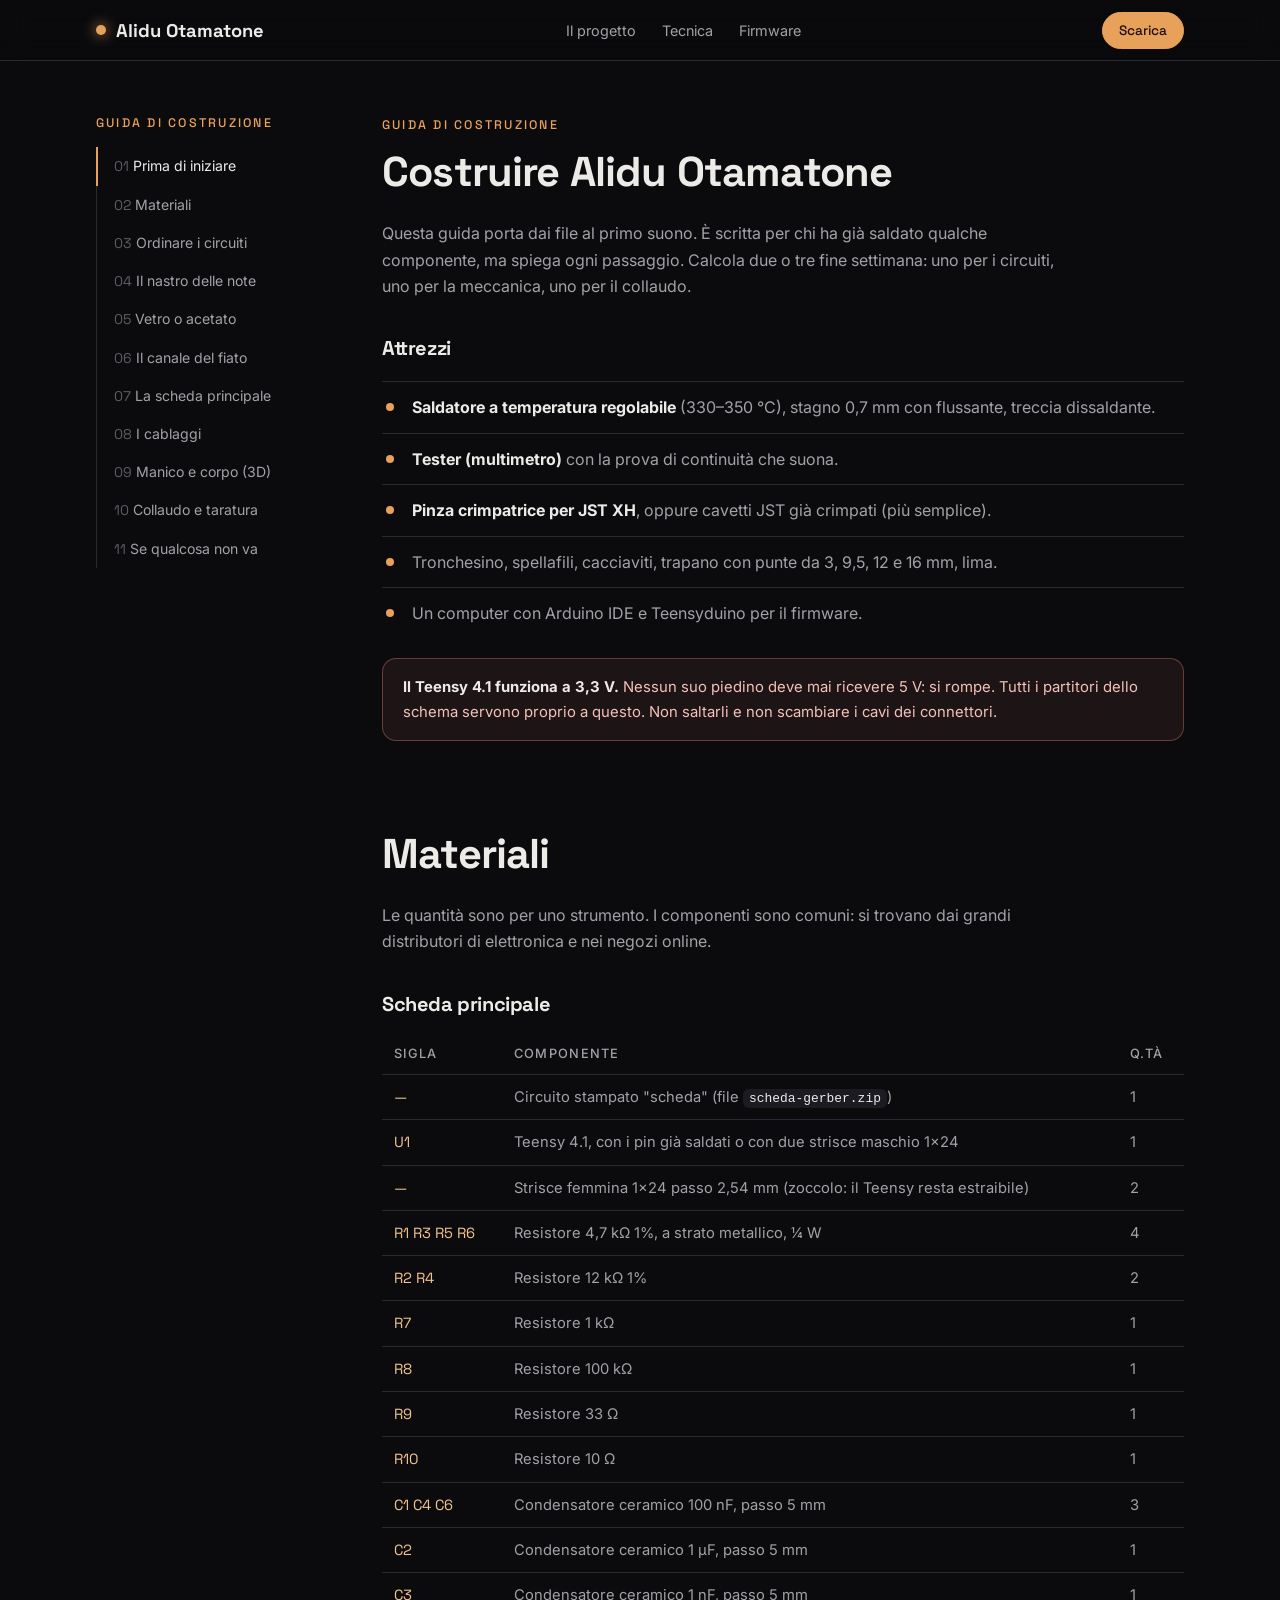
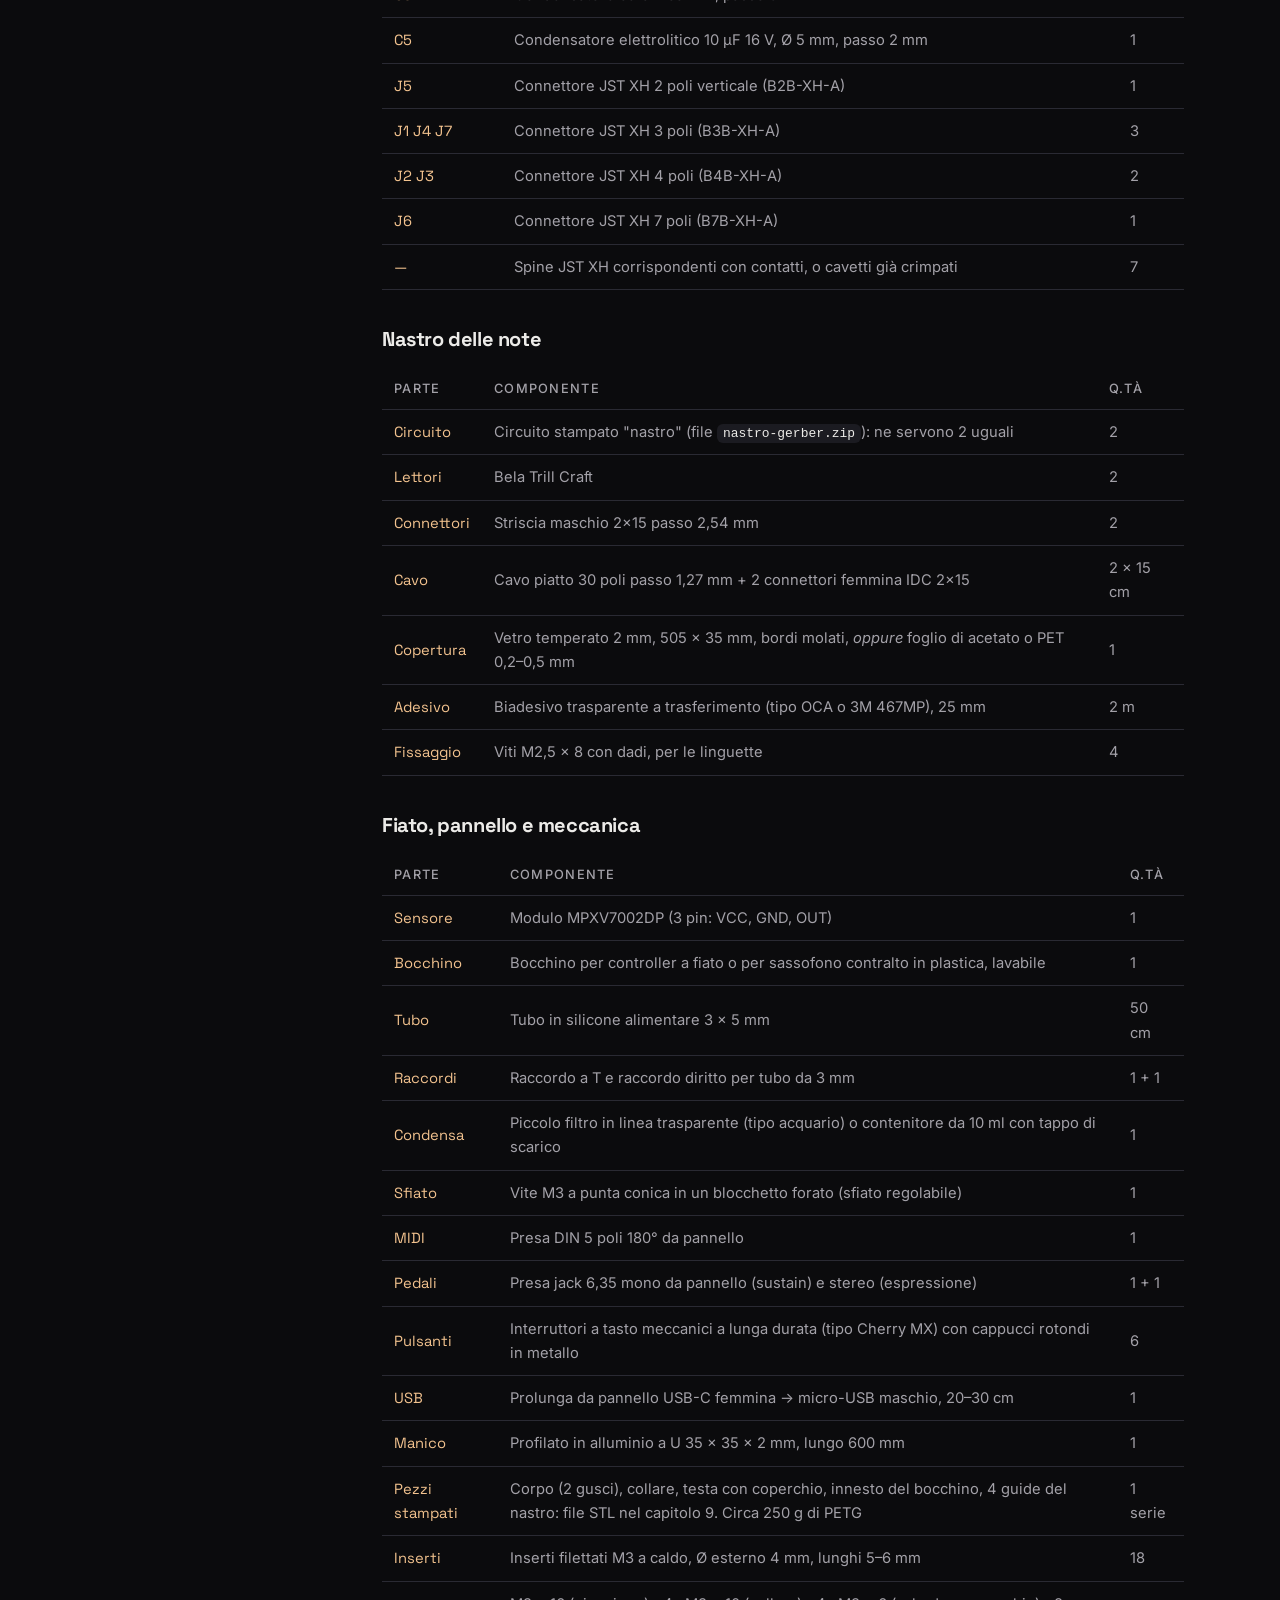
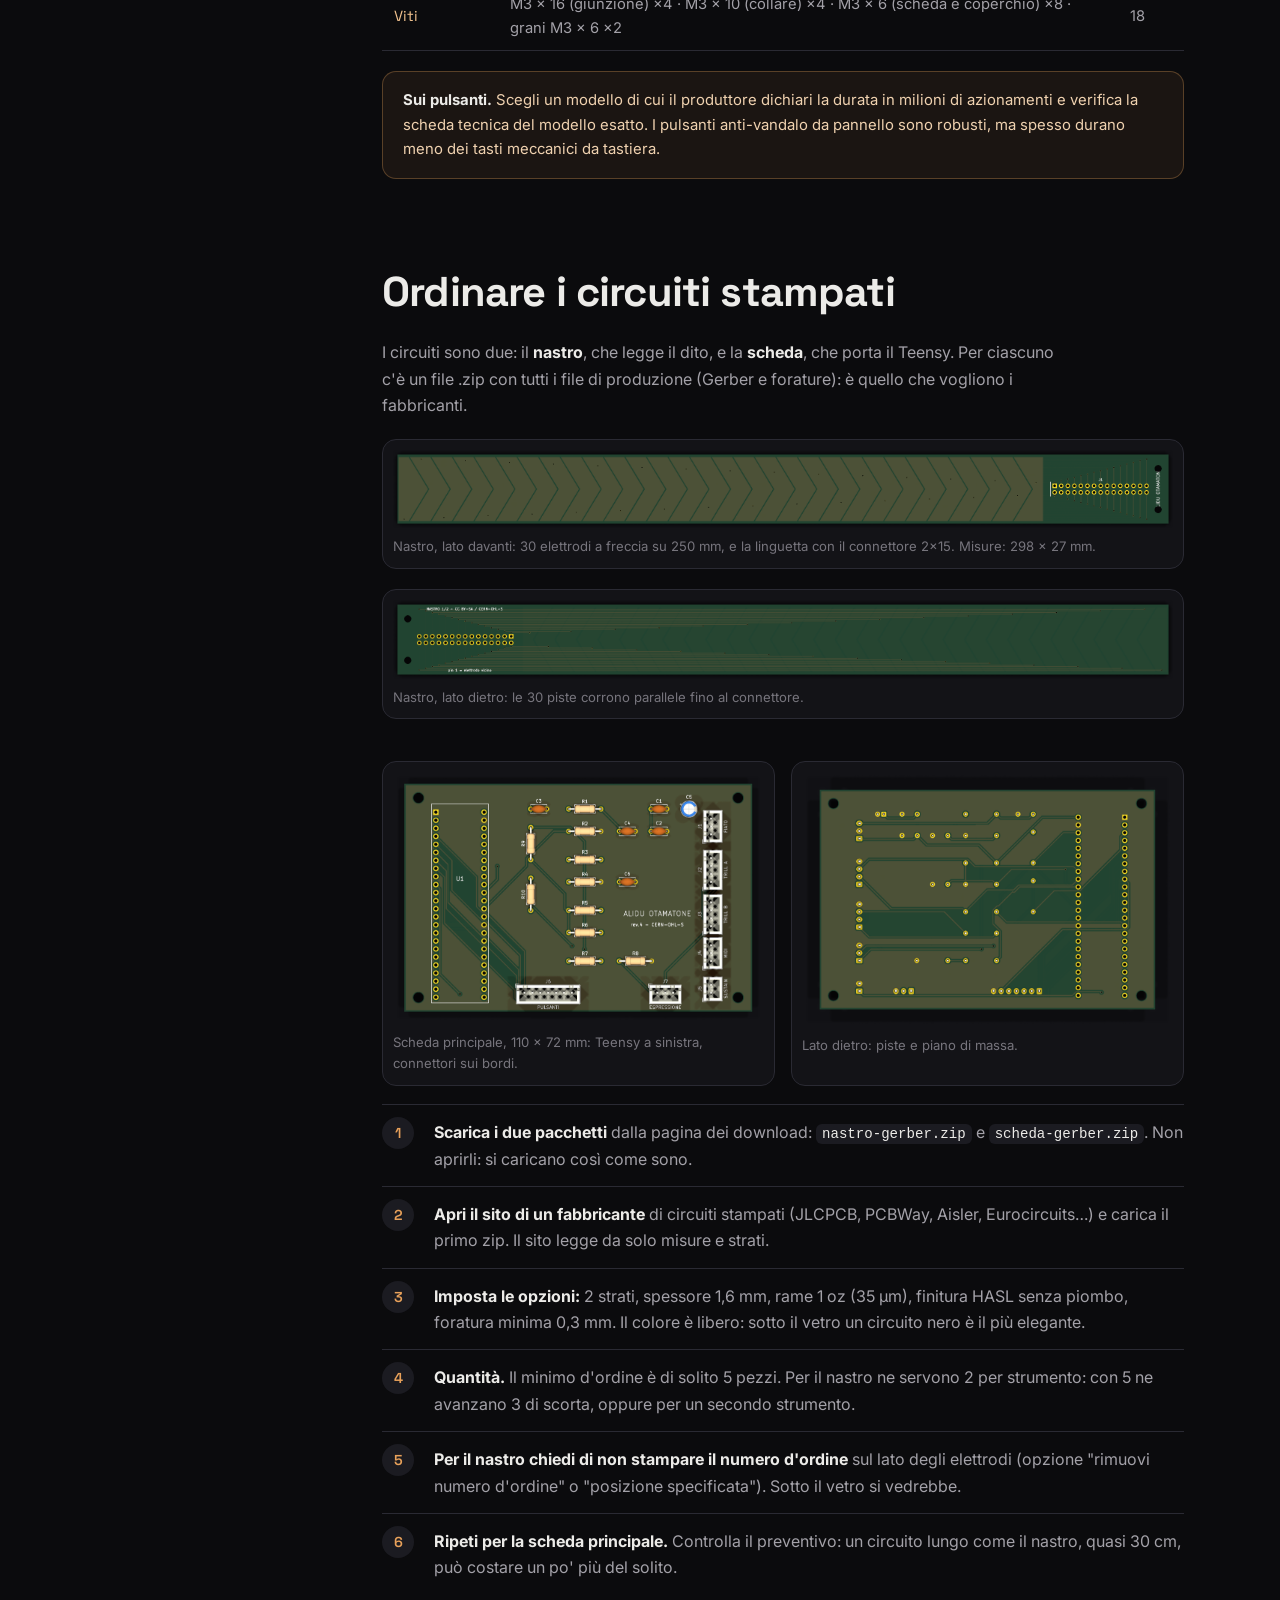
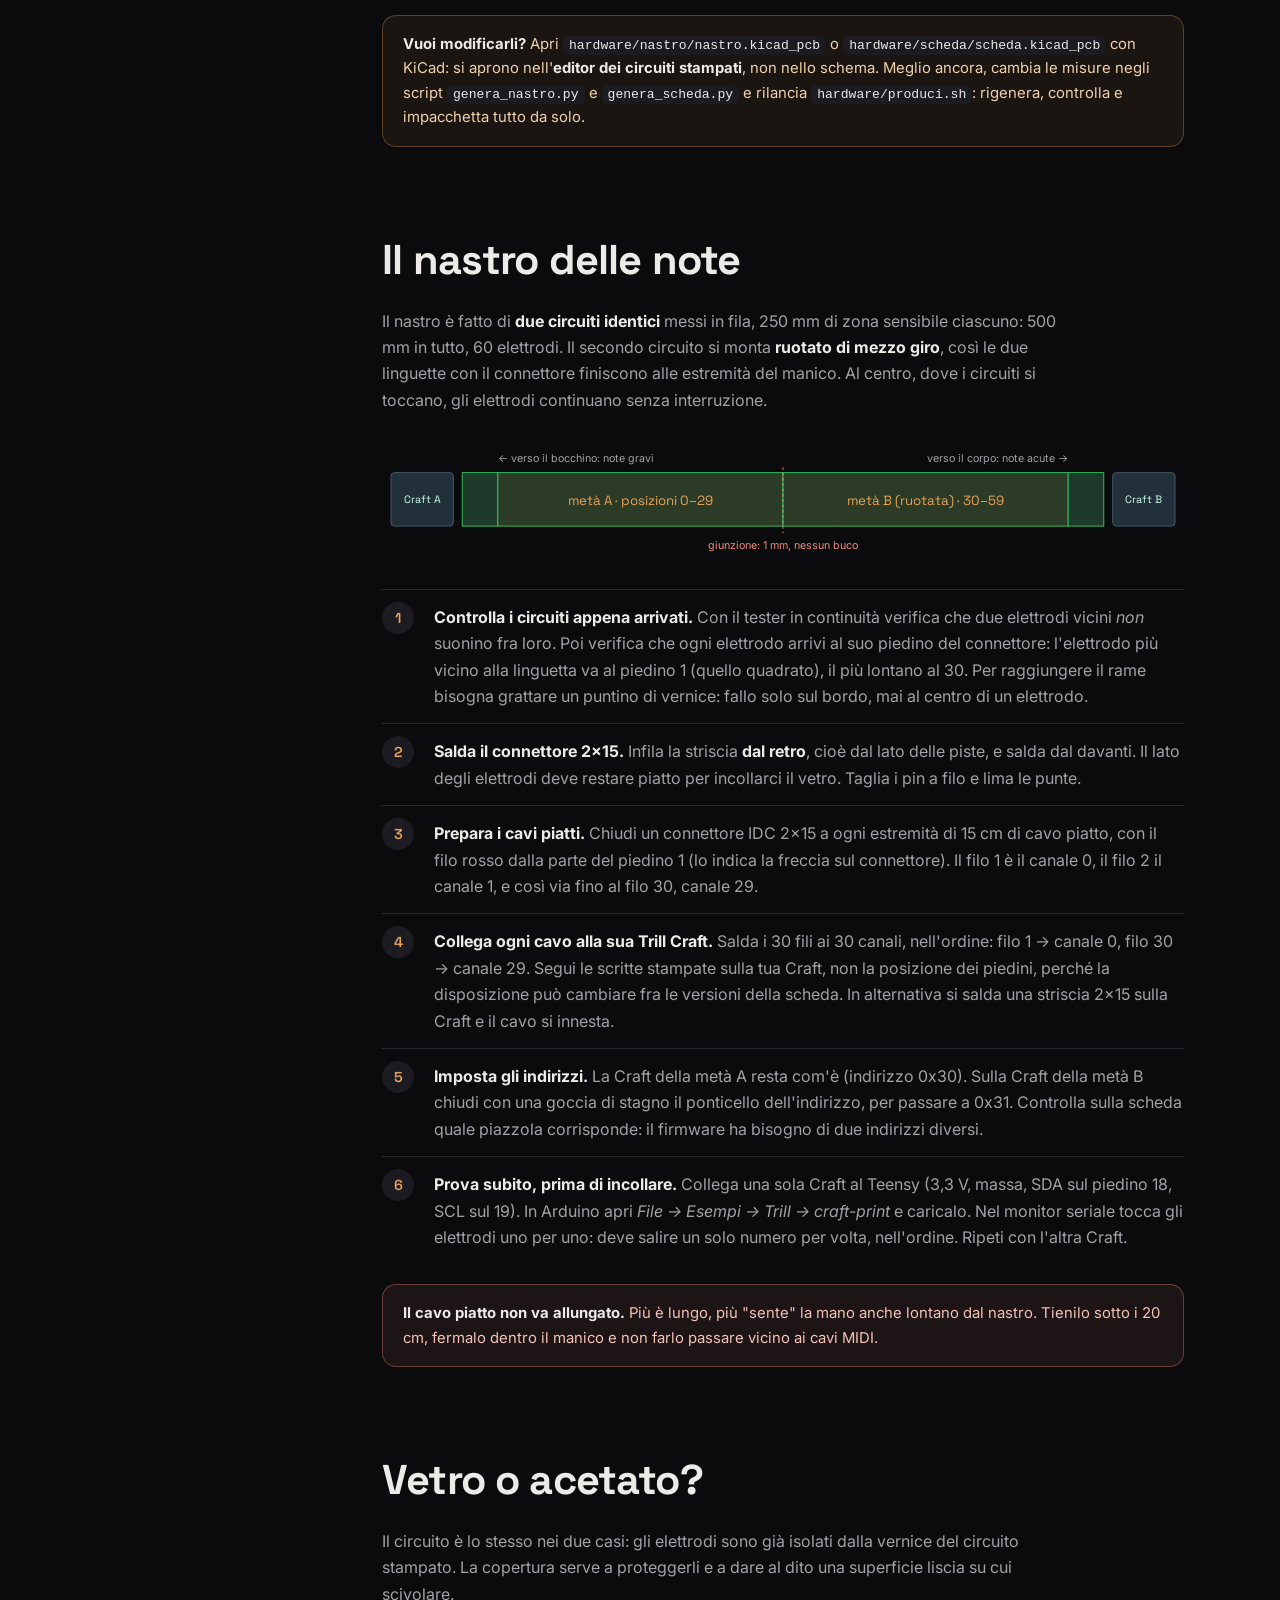
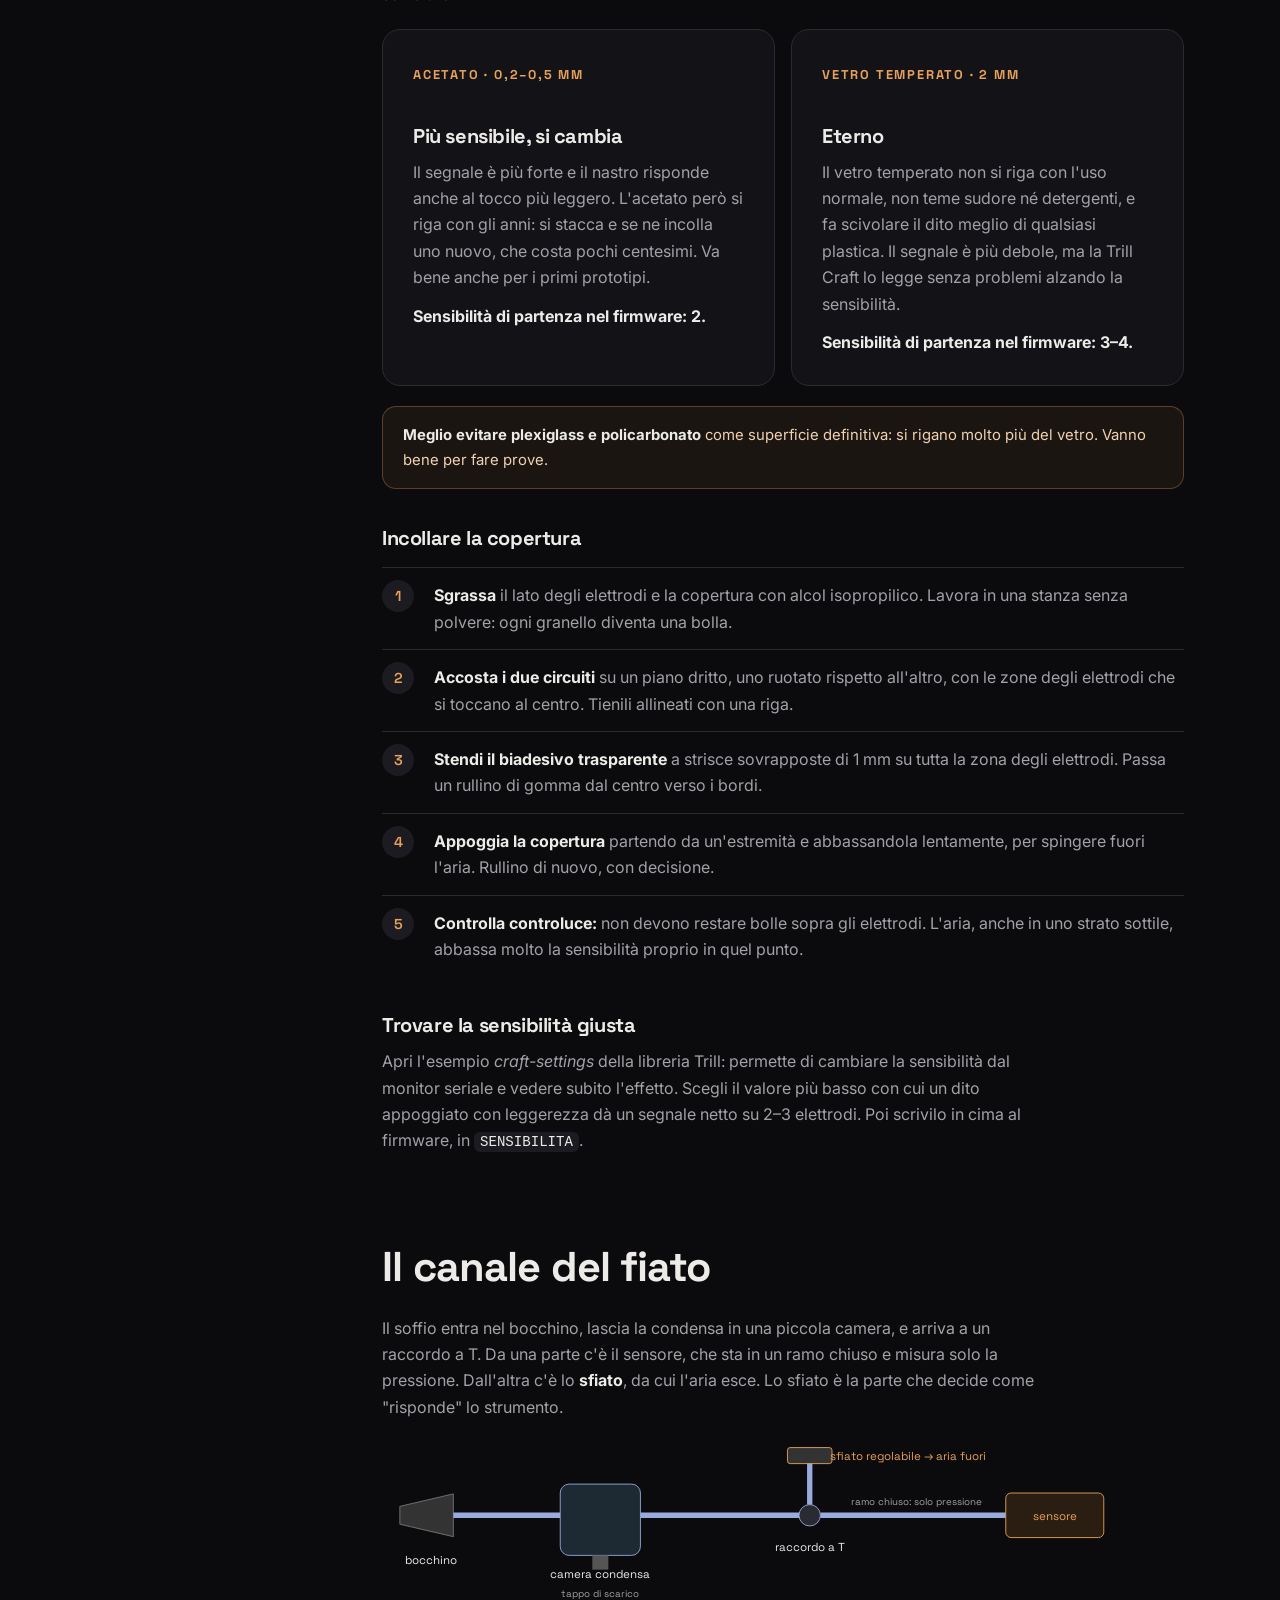
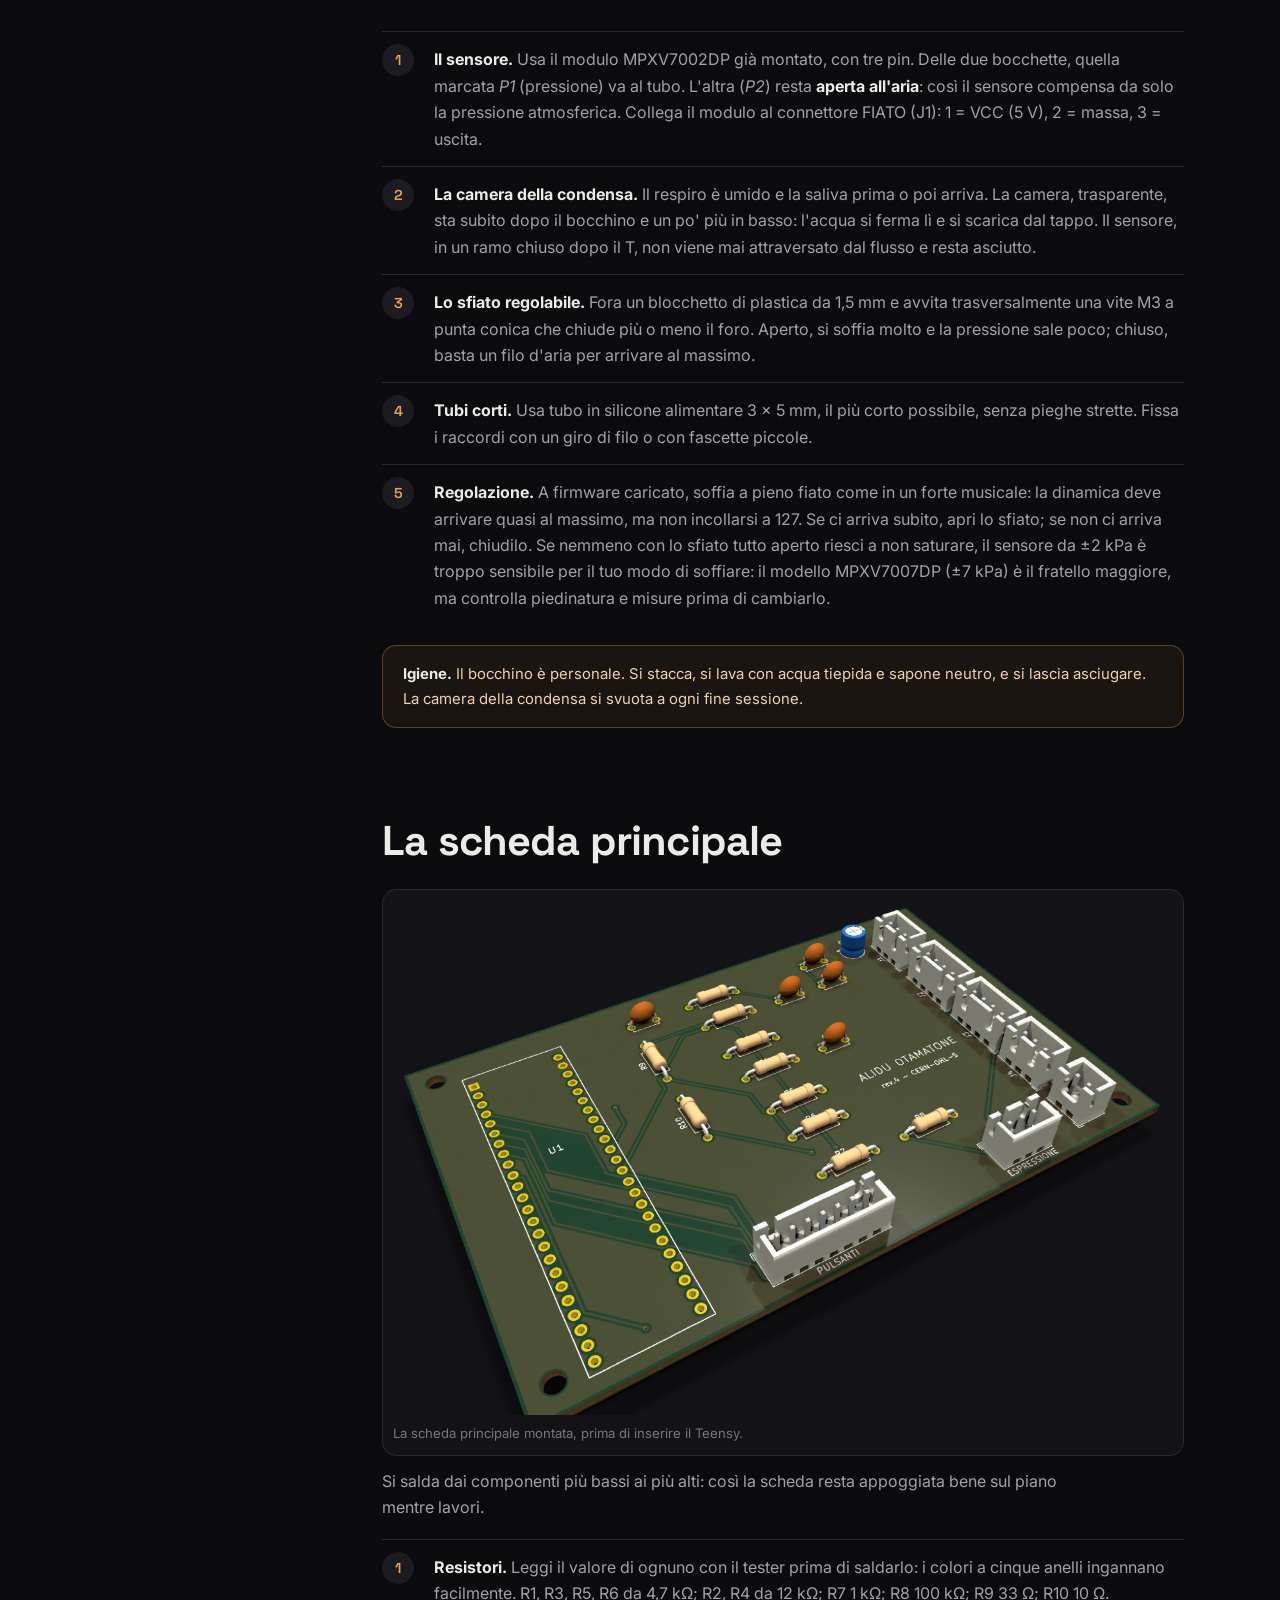
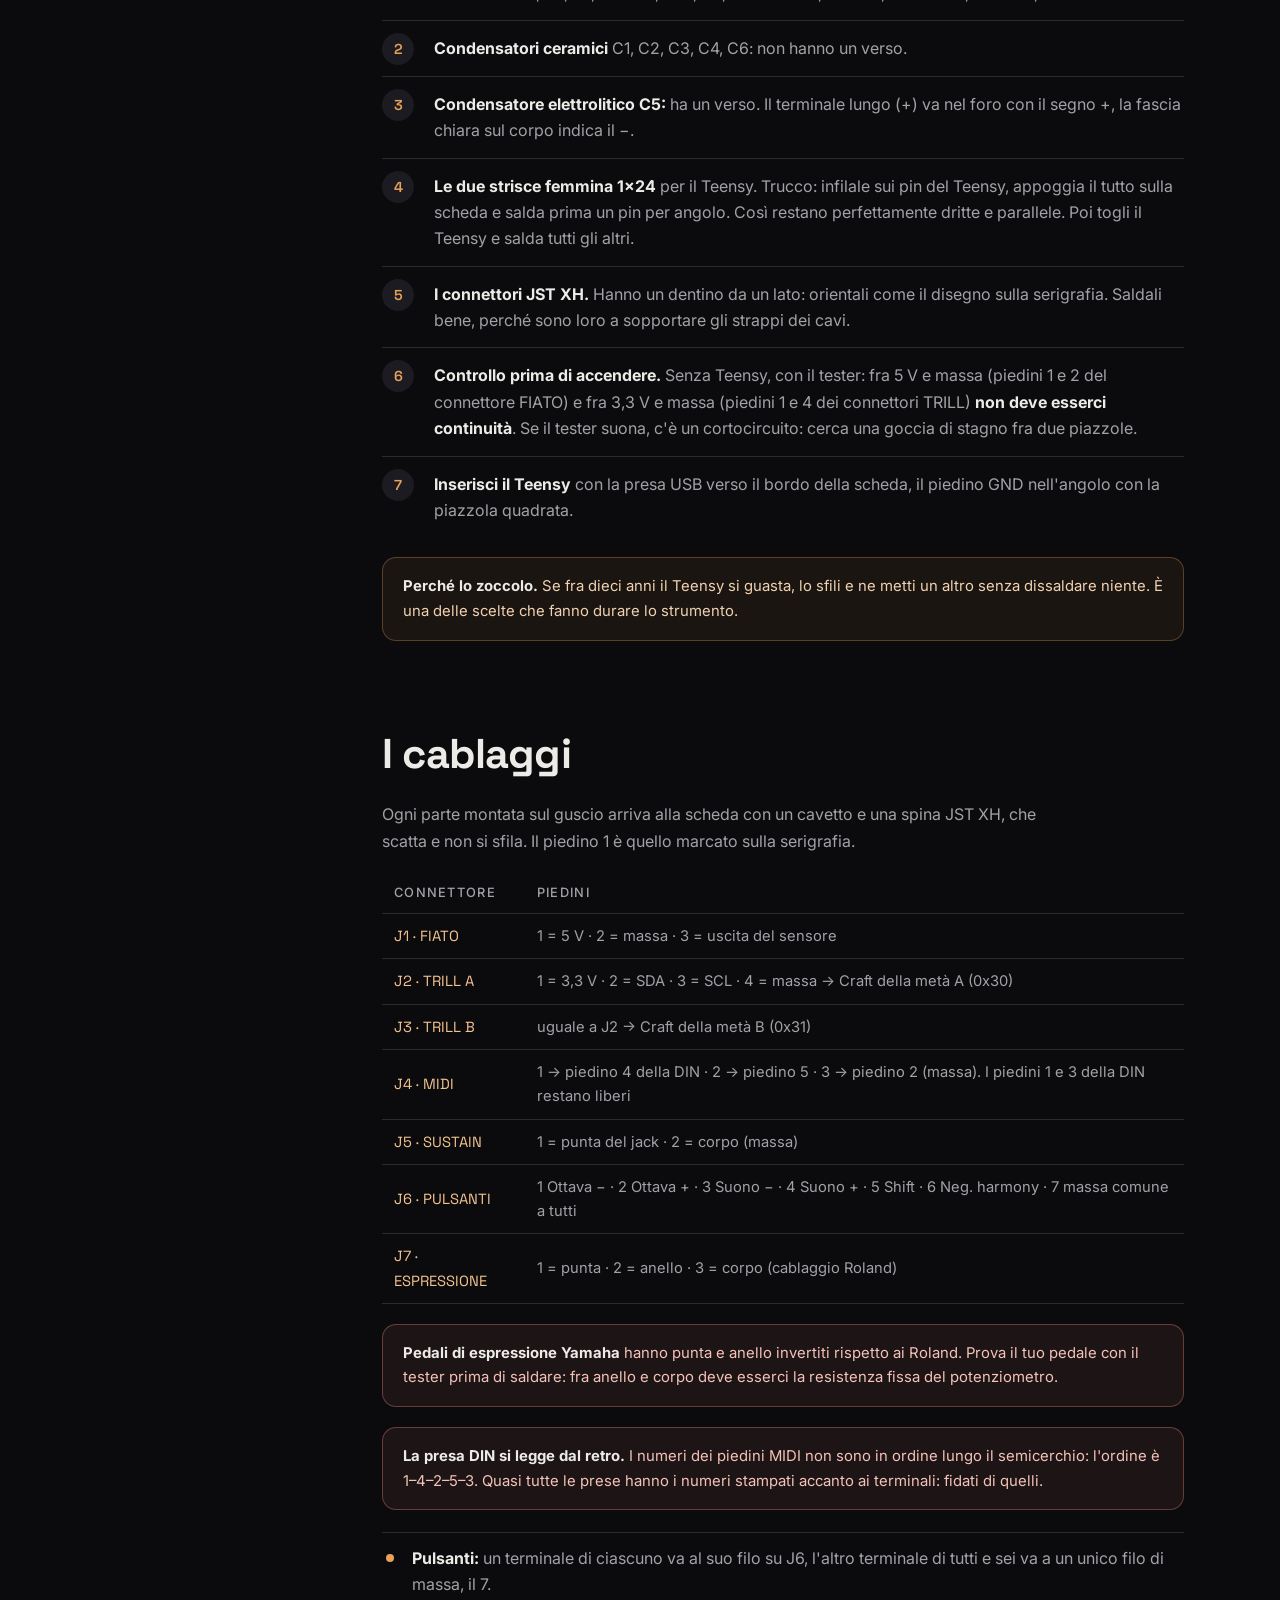
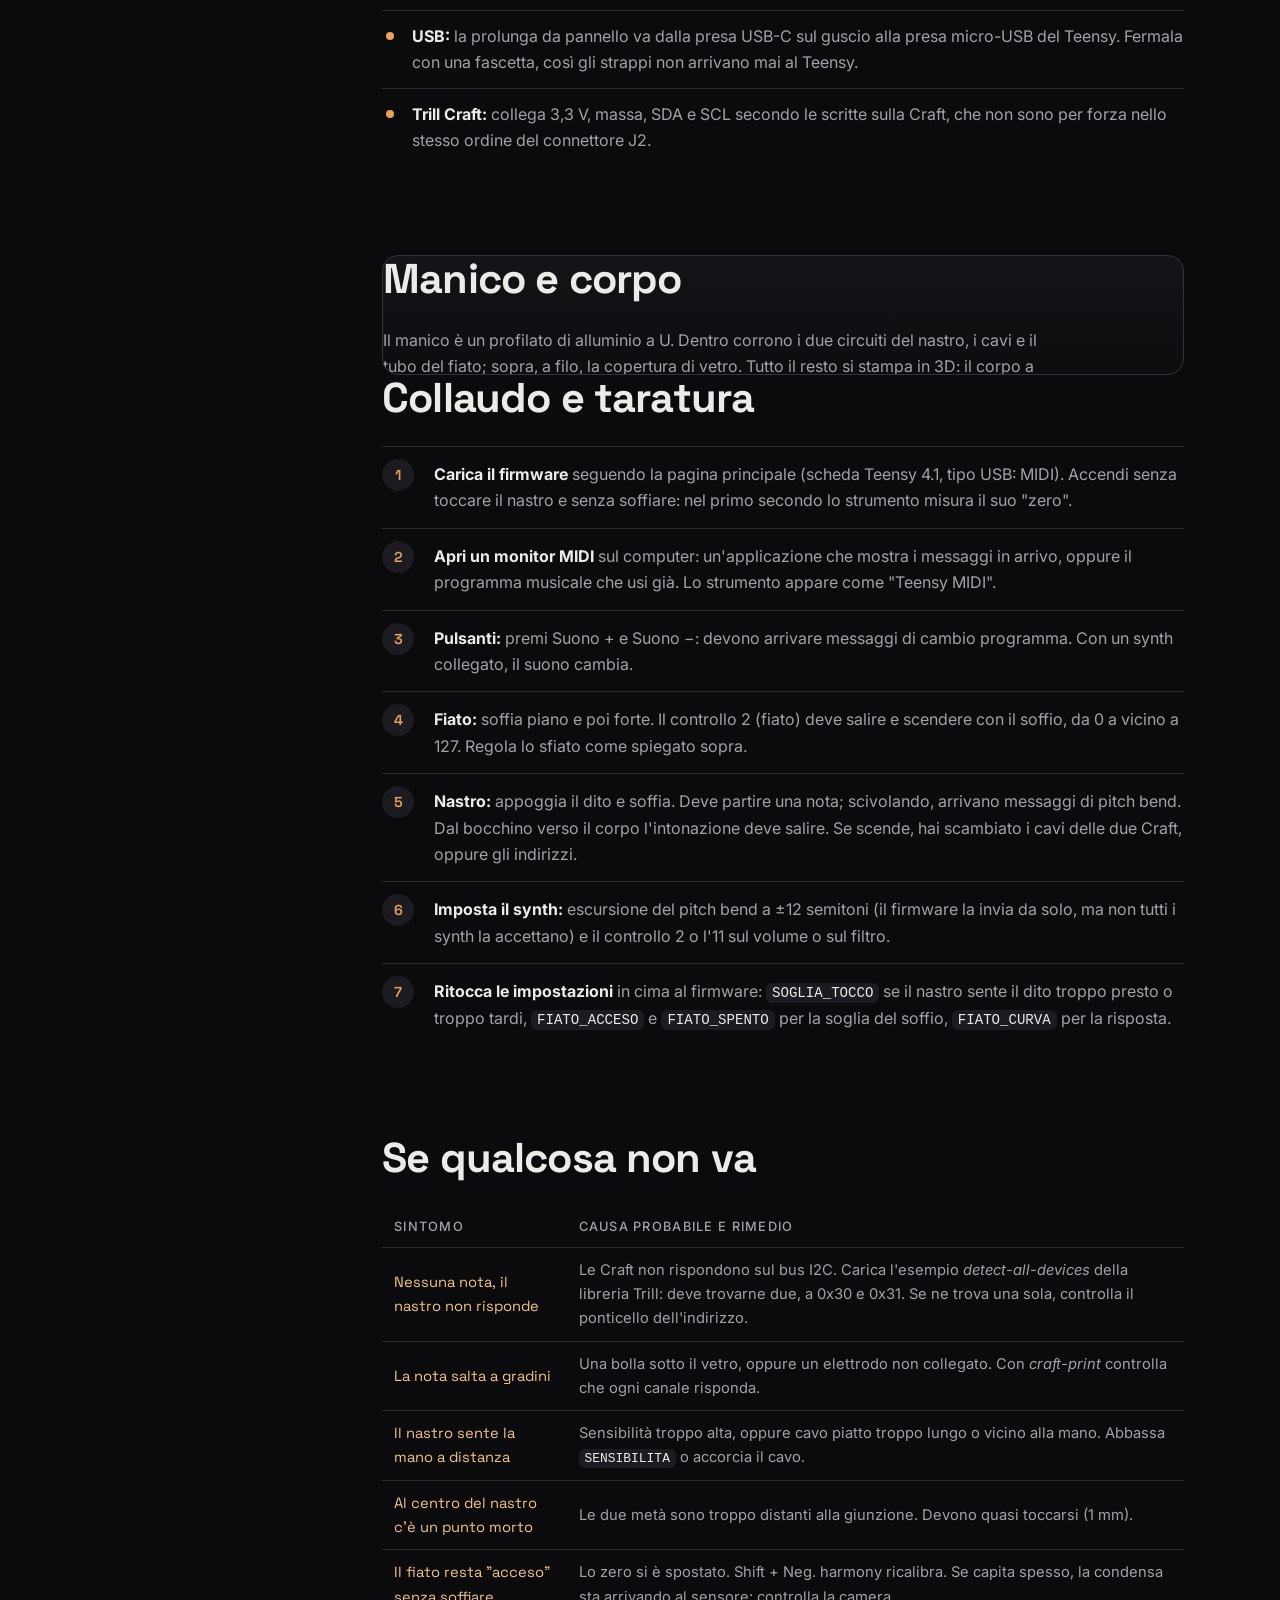
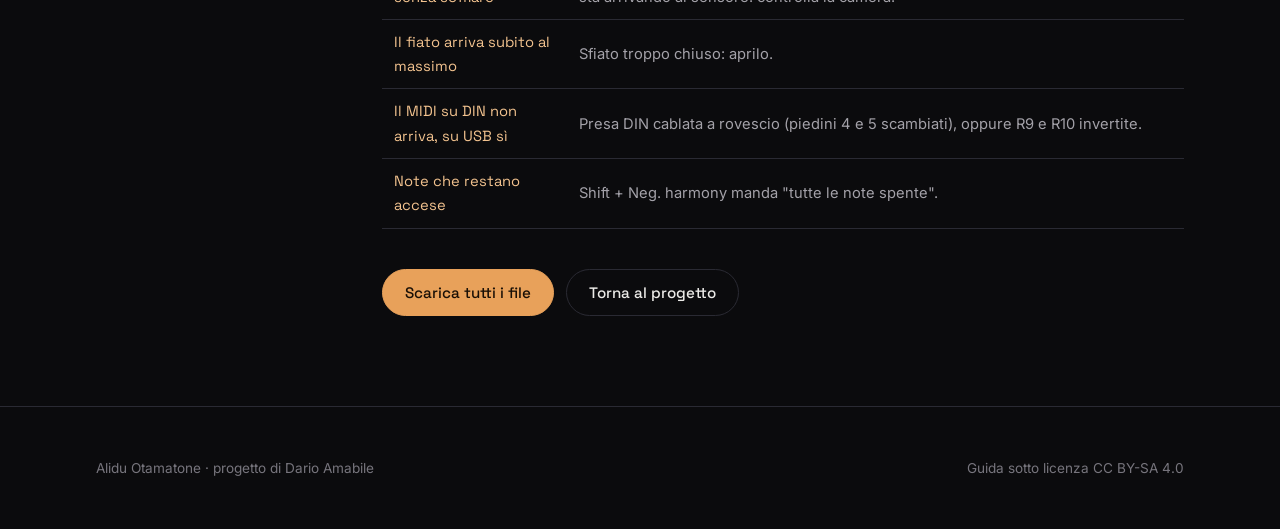
==== commit b88f8eb3: "Meccanica stampabile in 3D e aggiornamento del sito - hardware/meccanica: sorgente OpenSCAD unico co" ====
--- a/docs/costruzione.html
+++ b/docs/costruzione.html
@@ -63,7 +63,7 @@
     <li><a href="#fiato">Il canale del fiato</a></li>
     <li><a href="#scheda">La scheda principale</a></li>
     <li><a href="#cavi">I cablaggi</a></li>
-    <li><a href="#manico">Manico e corpo</a></li>
+    <li><a href="#manico">Manico e corpo (3D)</a></li>
     <li><a href="#collaudo">Collaudo e taratura</a></li>
     <li><a href="#guasti">Se qualcosa non va</a></li>
   </ol>
@@ -141,8 +141,9 @@
     <tr><td>Pulsanti</td><td>Interruttori a tasto meccanici a lunga durata (tipo Cherry MX) con cappucci rotondi in metallo</td><td>6</td></tr>
     <tr><td>USB</td><td>Prolunga da pannello USB-C femmina → micro-USB maschio, 20–30 cm</td><td>1</td></tr>
     <tr><td>Manico</td><td>Profilato in alluminio a U 35 × 35 × 2 mm, lungo 600 mm</td><td>1</td></tr>
-    <tr><td>Corpo</td><td>Due gusci stampati in 3D (PETG) oppure una sfera cava in legno o resina, Ø 130–150 mm</td><td>1</td></tr>
-    <tr><td>Viteria</td><td>Distanziali M3 × 10 mm con viti, per la scheda</td><td>4</td></tr>
+    <tr><td>Pezzi stampati</td><td>Corpo (2 gusci), collare, testa con coperchio, innesto del bocchino, 4 guide del nastro: file STL nel capitolo 9. Circa 250 g di PETG</td><td>1 serie</td></tr>
+    <tr><td>Inserti</td><td>Inserti filettati M3 a caldo, Ø esterno 4 mm, lunghi 5–6 mm</td><td>18</td></tr>
+    <tr><td>Viti</td><td>M3 × 16 (giunzione) ×4 · M3 × 10 (collare) ×4 · M3 × 6 (scheda e coperchio) ×8 · grani M3 × 6 ×2</td><td>18</td></tr>
   </table>
   <div class="consiglio"><b>Sui pulsanti.</b> Scegli un modello di cui il produttore dichiari la durata in milioni di azionamenti e verifica la scheda tecnica del modello esatto. I pulsanti anti-vandalo da pannello sono robusti, ma spesso durano meno dei tasti meccanici da tastiera.</div>
 </section>
@@ -292,7 +293,11 @@
 <!-- ================================================================ -->
 <section class="capitolo" id="manico">
   <h2>Manico e corpo</h2>
-  <p>Il manico è un profilato di alluminio a U. Dentro corrono i due circuiti del nastro, i cavi e il tubo del fiato; sopra, a filo, la copertura di vetro.</p>
+  <p>Il manico è un profilato di alluminio a U. Dentro corrono i due circuiti del nastro, i cavi e il tubo del fiato; sopra, a filo, la copertura di vetro. Tutto il resto si stampa in 3D: il corpo a uovo in due gusci, il collare che regge il manico, la testa con il canale del fiato.</p>
+  <div class="scelta">
+    <figure class="pcb scuro"><img src="img/mec_assieme.png" alt="Lo strumento montato: corpo a uovo, collare, manico con il vetro, testa e bocchino" loading="lazy"><figcaption>Lo strumento montato, dal davanti. Alto circa 80 cm con il bocchino.</figcaption></figure>
+    <figure class="pcb scuro"><img src="img/mec_spaccato.png" alt="Spaccato del corpo: la scheda in verticale sulle colonnine, il manico che entra dall'alto" loading="lazy"><figcaption>Spaccato del corpo: la scheda sta in verticale sulle sue quattro colonnine, il manico entra dall'alto e si ferma 4 mm sopra di lei.</figcaption></figure>
+  </div>
   <svg viewBox="0 0 900 300" role="img" aria-label="Sezione del manico: profilato a U in alluminio, circuito del nastro, biadesivo, vetro" style="margin-top:24px">
     <g font-family="Inter" font-size="13">
       <path d="M260 60 v200 h300 v-200 h-12 v188 h-276 v-188z" fill="#8a8f96"/>
@@ -301,31 +306,49 @@
       <rect x="276" y="64" width="268" height="12" fill="#2c5a3a"/>
       <rect x="290" y="76" width="16" height="10" fill="#555"/><rect x="514" y="76" width="16" height="10" fill="#555"/>
       <rect x="350" y="150" width="120" height="24" rx="12" fill="#3a3a44" stroke="#666"/>
-      <circle cx="320" cy="200" r="10" fill="#1d2a33" stroke="#9ad"/>
       <rect x="400" y="200" width="100" height="10" rx="3" fill="#777"/>
       <g fill="#ecebe8">
         <text x="590" y="56">vetro temperato 2 mm, 35 mm di larghezza</text>
         <text x="590" y="76">biadesivo trasparente, senza bolle</text>
         <text x="590" y="96">circuito del nastro 1,6 mm, largo 27 mm</text>
-        <text x="590" y="166">cavo piatto e cavi I2C</text>
-        <text x="590" y="208">tubo del fiato e cavo dei pulsanti</text>
+        <text x="590" y="166">cavo piatto, cavi I2C e del fiato</text>
+        <text x="590" y="208">cavo dei pulsanti verso la testa</text>
         <text x="590" y="250">profilato U 35 × 35 × 2 mm, collegato a massa</text>
       </g>
       <g stroke="#5d5b63"><line x1="572" y1="52" x2="585" y2="52"/><line x1="546" y1="62" x2="585" y2="72"/><line x1="546" y1="70" x2="585" y2="92"/><line x1="472" y1="162" x2="585" y2="162"/><line x1="502" y1="205" x2="585" y2="205"/><line x1="562" y1="246" x2="585" y2="246"/></g>
       <text x="230" y="85" fill="#a3a1a8" text-anchor="end">2 mm d'aria per lato</text>
-      <text x="230" y="102" fill="#a3a1a8" text-anchor="end">fra circuito e alluminio</text>
+      <text x="230" y="102" fill="#a3a1a8" text-anchor="end">(guide stampate)</text>
     </g>
   </svg>
-  <ol class="passi">
-    <li><strong>Taglia il profilato</strong> a 600 mm e sbava bene i bordi. Sulle due ali superiori, che reggeranno il vetro, passa una lima fine: devono essere perfettamente dritte.</li>
+
+  <h3>I pezzi da stampare</h3>
+  <figure class="pcb scuro"><img src="img/mec_pezzi.png" alt="Tutti i pezzi stampati disposti come vanno sul piatto della stampante" loading="lazy"><figcaption>Tutti i pezzi, già orientati come vanno sul piatto.</figcaption></figure>
+  <table class="dati">
+    <tr><th>File</th><th>Che cos'è · come stamparlo</th></tr>
+    <tr><td>corpo_anteriore.stl</td><td>Guscio davanti, con il piano dei 6 pulsanti. Giunzione sul piatto. Supporti ad albero, solo dal piatto, sotto il piano dei pulsanti. Circa 105 g.</td></tr>
+    <tr><td>corpo_posteriore.stl</td><td>Guscio dietro: pannello delle prese con le scritte incise, 4 colonnine per la scheda, aletta di centraggio. Come il precedente. Circa 120 g.</td></tr>
+    <tr><td>collare.stl</td><td>Regge il manico sopra il corpo. Flangia sul piatto, senza supporti.</td></tr>
+    <tr><td>testa.stl</td><td>Chiude il manico in alto e contiene camera della condensa, raccordo a T, sensore. Zoccolo sul piatto; il soffitto interno è un ponte di 41 mm: se la tua stampante fa ponti brutti, attiva i supporti.</td></tr>
+    <tr><td>testa_coperchio.stl</td><td>Sportello posteriore della testa. Piatto, senza supporti.</td></tr>
+    <tr><td>innesto_bocchino.stl</td><td>Tubetto da 13 mm su cui calza il bocchino, come il collo di un sassofono, con il portagomma per il tubo da 3 mm. In piedi, senza supporti.</td></tr>
+    <tr><td>guida_nastro.stl</td><td>Listello 245 × 2 × 6 mm che tiene il circuito staccato dall'alluminio. Stampane 4.</td></tr>
+  </table>
+  <div class="consiglio"><b>Impostazioni consigliate:</b> PETG (più resistente al calore e agli urti del PLA), strato 0,2 mm, 4 perimetri, riempimento gyroid al 30–40%. Il PLA va bene per le prove, ma in un'auto d'estate si deforma.</div>
+  <div class="consiglio"><b>Vuoi cambiare le misure?</b> Apri <code>hardware/meccanica/alidu_otamatone.scad</code> con OpenSCAD, che è gratuito. Tutte le misure sono in cima al file, con un nome in italiano: larghezza del corpo, spessore delle pareti, misura del manico, posizione della scheda. Cambiale e rilancia <code>produci_stl.sh</code>.</div>
+
+  <h3>Montaggio</h3>
+  <ol class="passi">
+    <li><strong>Inserti filettati.</strong> Con il saldatore a 220–240 °C, meglio con una punta apposita, premi gli inserti M3 nei fori ciechi: 4 per la scheda e 4 per la giunzione nel guscio posteriore, 4 nel piano superiore (2 per guscio), 2 nel collare per i grani, 4 nella testa per il coperchio. Fermati quando l'inserto è a filo: se lo spingi oltre, la vite non tiene.</li>
+    <li><strong>Taglia il profilato</strong> a 600 mm e sbava bene i bordi. Sulle due ali che reggono il vetro passa una lima fine: devono essere perfettamente dritte.</li>
     <li><strong>Collega l'alluminio a massa</strong> con un filo e un capocorda sotto una vite. Il manico diventa uno schermo: la mano che lo tiene da dietro non disturba il nastro.</li>
-    <li><strong>Prepara due guide</strong> di plastica larghe 2 mm lungo le pareti interne: tengono il circuito centrato, staccato di 2 mm dall'alluminio. Se il rame stesse a contatto o troppo vicino al metallo, perderebbe sensibilità.</li>
-    <li><strong>Incolla il gruppo nastro più vetro</strong> sulle ali del profilato con un filo di silicone neutro trasparente o di colla epossidica elastica. Il vetro poggia sulle ali, il circuito sta sospeso sotto di lui.</li>
-    <li><strong>Le linguette</strong> con i connettori stanno alle due estremità, fuori dal vetro: fissale con le viti M2,5 e coprile con due tappi stampati in 3D. La Craft A sta nella testa superiore, sotto il bocchino; la Craft B nel corpo.</li>
-    <li><strong>Il corpo</strong> è una sfera cava di 130–150 mm, in due gusci. Fori: 16 mm per la presa DIN, 9,5 mm per i jack, un'asola per la presa USB-C, e 6 fori per i pulsanti, in colonna sul fronte. La scheda principale si avvita sul guscio posteriore con i distanziali M3.</li>
-    <li><strong>Unione manico–corpo:</strong> un collare stampato in 3D, incollato al profilato e avvitato al guscio. Deve reggere la leva dello strumento tenuto in mano: fai pareti di almeno 3 mm e riempimento al 40%.</li>
-  </ol>
-  <div class="consiglio"><b>I file 3D del corpo non ci sono ancora.</b> Sono il prossimo passo del progetto. Le misure qui sopra bastano per costruirne uno a mano o per disegnarlo con un programma di modellazione.</div>
+    <li><strong>Incolla le guide</strong> lungo le pareti interne: tengono il circuito centrato, 2 mm lontano dall'alluminio. Se il rame stesse troppo vicino al metallo, perderebbe sensibilità.</li>
+    <li><strong>Incolla il gruppo nastro più vetro</strong> sulle ali del profilato con un filo di silicone neutro trasparente o di colla epossidica elastica. Il vetro poggia sulle ali, il circuito sta sospeso sotto di lui. Le linguette con i connettori restano alle due estremità, fuori dal vetro.</li>
+    <li><strong>La testa.</strong> Incolla l'innesto nel foro in cima, con il portagomma verso l'interno. Dentro sistema camera della condensa, raccordo a T, sensore e vite dello sfiato; l'uscita dello sfiato è il foro sul fianco. Calza la testa sul manico e chiudi lo sportello. La Craft A sta nel manico, sotto la testa.</li>
+    <li><strong>Pannelli del corpo.</strong> Monta pulsanti, presa MIDI, jack e prolunga USB-C nei loro fori. Per la USB-C, segna e fora i due fori delle viti secondo il modello che hai comprato: le misure cambiano da un produttore all'altro.</li>
+    <li><strong>Scheda.</strong> Avvitala sulle colonnine del guscio posteriore, componenti verso il davanti, e collega tutti i cavi JST prima di chiudere.</li>
+    <li><strong>Collare e manico.</strong> Avvita il collare al piano superiore con 4 viti M3 × 10. Infila il manico finché si ferma (22 mm dentro il corpo) e stringi i due grani.</li>
+    <li><strong>Chiudi il corpo:</strong> l'aletta del guscio posteriore entra nel guscio anteriore; 4 viti M3 × 16 dal davanti.</li>
+  </ol>
 </section>
 
 <!-- ================================================================ -->
